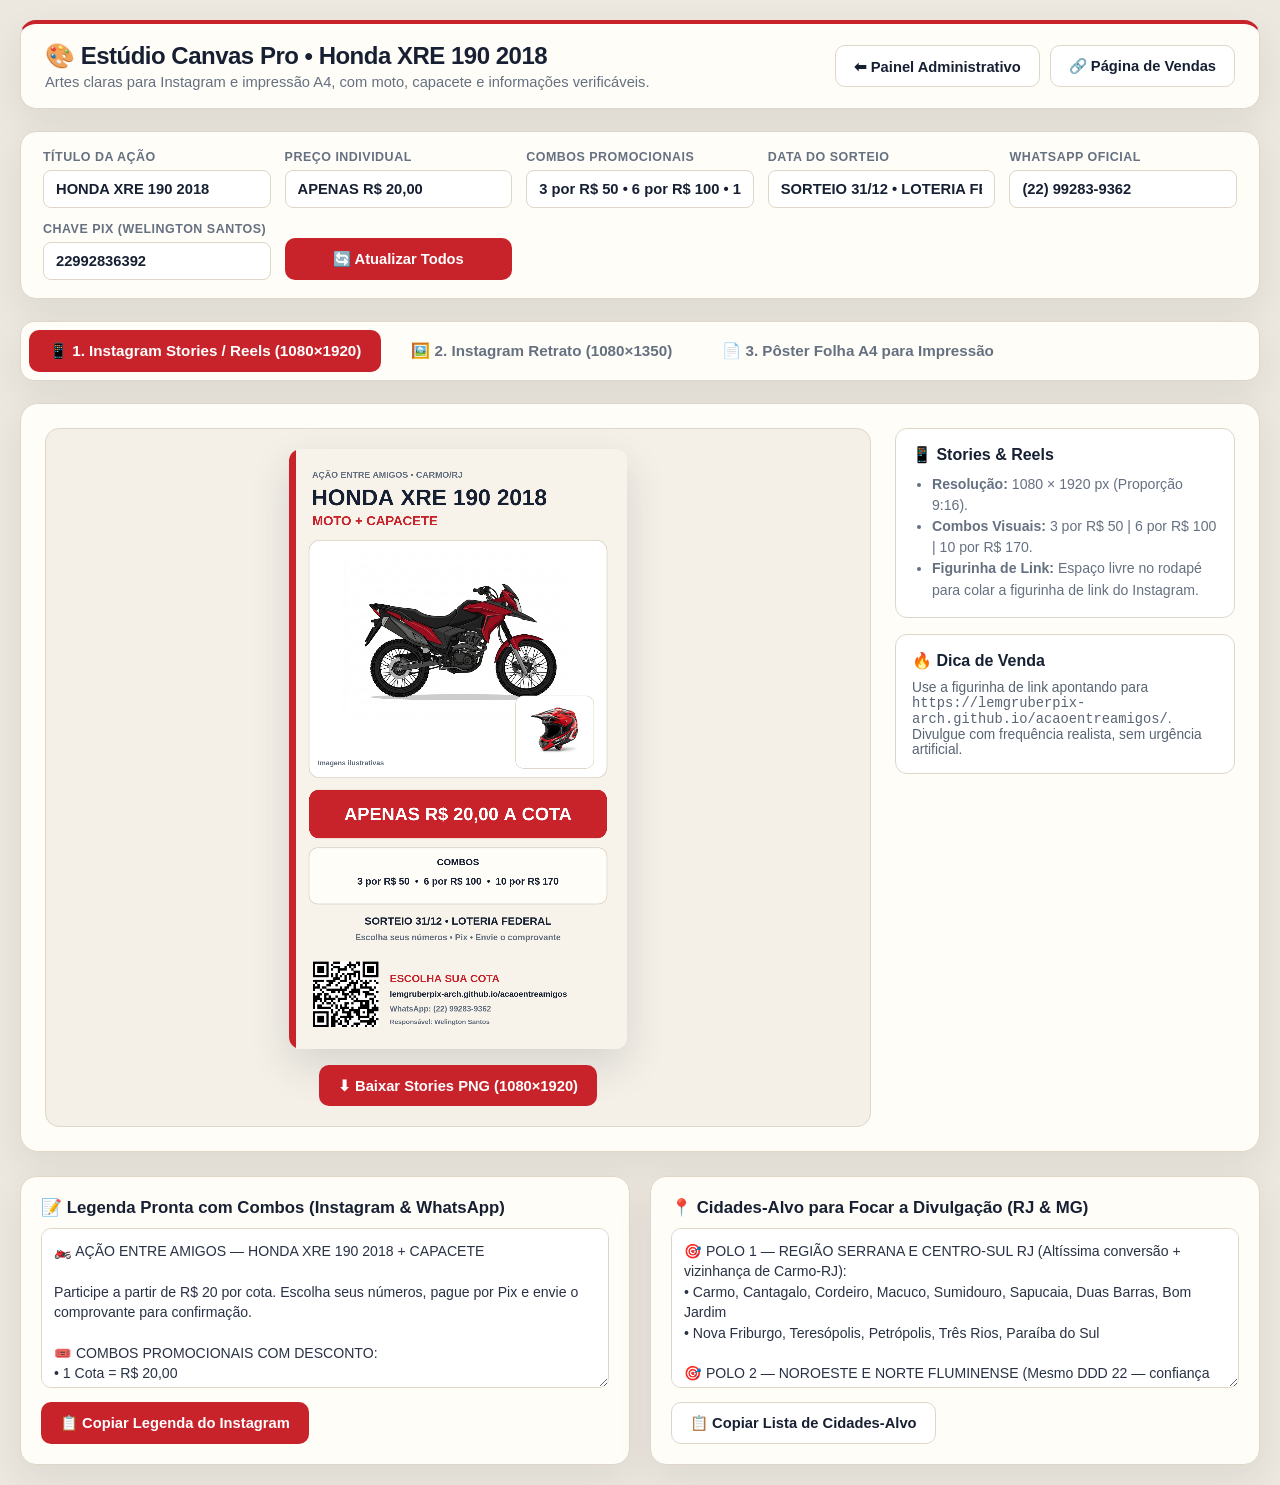
==== canvas-instagram.html @ b991d331 "feat: publicar Ação Entre Amigos com visual claro e painel protegido" ====
<!DOCTYPE html>
<html lang="pt-BR">
<head>
  <meta charset="UTF-8" />
  <meta name="viewport" content="width=device-width, initial-scale=1.0" />
  <title>Estúdio Canvas Completo • Honda XRE 190 2018</title>
  <style>
    :root {
      --bg: #ece8df;
      --card: #fffdf8;
      --border: #ded7c9;
      --red: #c8222a;
      --red-hover: #a91c23;
      --amber: #d6a64b;
      --green: #19745d;
      --cyan: #2e6577;
      --text: #172033;
      --muted: #657080;
    }
    * { box-sizing: border-box; }
    body {
      margin: 0;
      font-family: -apple-system, BlinkMacSystemFont, "Segoe UI", Roboto, Inter, sans-serif;
      background: var(--bg);
      color: var(--text);
      padding: 20px;
    }
    .wrap {
      max-width: 1400px;
      margin: 0 auto;
    }
    .topbar {
      display: flex;
      justify-content: space-between;
      align-items: center;
      flex-wrap: wrap;
      gap: 14px;
      background: var(--card);
      border: 1px solid var(--border);
      border-top: 4px solid var(--red);
      border-radius: 16px;
      padding: 18px 24px;
      margin-bottom: 22px;
    }
    .topbar h1 {
      margin: 0 0 4px;
      font-size: 1.5rem;
      font-weight: 900;
      letter-spacing: -0.5px;
    }
    .topbar p {
      margin: 0;
      color: var(--muted);
      font-size: 0.92rem;
    }
    .nav-links {
      display: flex;
      gap: 10px;
      flex-wrap: wrap;
    }
    .btn {
      display: inline-flex;
      align-items: center;
      justify-content: center;
      gap: 8px;
      padding: 11px 18px;
      border-radius: 10px;
      font-weight: 800;
      font-size: 0.92rem;
      text-decoration: none;
      cursor: pointer;
      border: 1px solid transparent;
      transition: transform 0.12s ease, opacity 0.12s ease;
    }
    .btn:hover { transform: translateY(-1px); }
    .btn-red { background: var(--red); color: #fff; }
    .btn-green { background: var(--green); color: #fff; }
    .btn-cyan { background: #0284c7; color: #fff; }
    .btn-amber { background: var(--amber); color: #000; font-weight: 900; }
    .btn-outline { background: #fff; color: #172033; border-color: var(--border); }

    /* CONTROLES GERAIS */
    .controls-card {
      background: var(--card);
      border: 1px solid var(--border);
      border-radius: 16px;
      padding: 18px 22px;
      margin-bottom: 22px;
      display: grid;
      grid-template-columns: repeat(auto-fit, minmax(210px, 1fr));
      gap: 14px;
      align-items: end;
    }
    .field label {
      display: block;
      font-size: 0.78rem;
      font-weight: 800;
      text-transform: uppercase;
      color: var(--muted);
      margin-bottom: 6px;
      letter-spacing: 0.5px;
    }
    .field input {
      width: 100%;
      padding: 10px 12px;
      border-radius: 8px;
      border: 1px solid var(--border);
      background: #fff;
      color: #172033;
      font-size: 0.92rem;
      font-weight: 700;
    }

    /* SELETOR DE ABAS DO ESTÚDIO */
    .studio-tabs {
      display: flex;
      gap: 10px;
      background: var(--card);
      border: 1px solid var(--border);
      border-radius: 14px;
      padding: 8px;
      margin-bottom: 22px;
      overflow-x: auto;
    }
    .tab-trigger {
      padding: 12px 20px;
      border-radius: 10px;
      font-size: 0.95rem;
      font-weight: 800;
      cursor: pointer;
      border: none;
      background: transparent;
      color: var(--muted);
      display: inline-flex;
      align-items: center;
      gap: 8px;
      white-space: nowrap;
      transition: all 0.15s ease;
    }
    .tab-trigger.active {
      background: var(--red);
      color: #ffffff;
      box-shadow: 0 4px 14px rgba(220, 38, 38, 0.4);
    }

    .studio-panel {
      display: none;
      animation: fadeIn 0.2s ease;
    }
    .studio-panel.active { display: block; }
    @keyframes fadeIn { from { opacity: 0; transform: translateY(4px); } to { opacity: 1; transform: translateY(0); } }

    /* LAYOUT DE CARDS DO CANVAS */
    .canvas-layout {
      display: grid;
      grid-template-columns: 1fr 340px;
      gap: 24px;
      background: var(--card);
      border: 1px solid var(--border);
      border-radius: 18px;
      padding: 24px;
      margin-bottom: 24px;
      align-items: start;
    }
    @media (max-width: 980px) {
      .canvas-layout { grid-template-columns: 1fr; }
    }
    .canvas-display {
      display: flex;
      flex-direction: column;
      align-items: center;
      gap: 16px;
      background: #f4f0e8;
      border-radius: 14px;
      padding: 20px;
      border: 1px solid #ded7c9;
    }
    canvas {
      max-width: 100%;
      height: auto;
      border-radius: 12px;
      box-shadow: 0 16px 40px rgba(38, 43, 51, 0.14);
      background: #fffdf8;
    }
    #storyCanvas, #motionCanvas { max-height: 600px; width: auto; }
    #feedCanvas { max-height: 600px; width: auto; }
    #posterA4Canvas { max-height: 600px; width: auto; }

    .canvas-sidebar {
      display: flex;
      flex-direction: column;
      gap: 16px;
    }
    .side-box {
      background: #ffffff;
      border: 1px solid var(--border);
      border-radius: 12px;
      padding: 16px;
    }
    .side-box h3 {
      margin: 0 0 10px;
      font-size: 1rem;
      display: flex;
      align-items: center;
      gap: 8px;
    }
    .side-box ul {
      margin: 0;
      padding-left: 20px;
      font-size: 0.88rem;
      color: var(--muted);
      line-height: 1.5;
    }

    /* VÍDEO ANIMADO CONTROLES */
    .video-recorder-bar {
      display: flex;
      gap: 12px;
      flex-wrap: wrap;
      align-items: center;
      justify-content: center;
      background: #090d16;
      border: 1px solid #334155;
      padding: 14px 20px;
      border-radius: 12px;
      width: 100%;
    }
    .rec-status {
      font-size: 0.9rem;
      font-weight: 800;
      color: var(--cyan);
      display: inline-flex;
      align-items: center;
      gap: 6px;
    }
    .pulse-dot {
      width: 10px;
      height: 10px;
      border-radius: 50%;
      background: var(--red);
      display: inline-block;
      animation: pulseDot 1s infinite;
    }
    @keyframes pulseDot { 0%, 100% { opacity: 1; transform: scale(1); } 50% { opacity: 0.3; transform: scale(1.3); } }

    /* SEÇÃO DE TEXTOS E CIDADES */
    .copy-grid {
      display: grid;
      grid-template-columns: repeat(auto-fit, minmax(340px, 1fr));
      gap: 20px;
    }
    .copy-card {
      background: var(--card);
      border: 1px solid var(--border);
      border-radius: 16px;
      padding: 20px;
    }
    .copy-card h3 {
      margin: 0 0 10px;
      font-size: 1.05rem;
    }
    .copy-card textarea {
      width: 100%;
      min-height: 160px;
      padding: 12px;
      border-radius: 10px;
      border: 1px solid var(--border);
      background: #090d16;
      color: #e2e8f0;
      font-family: inherit;
      font-size: 0.88rem;
      line-height: 1.45;
      resize: vertical;
      margin-bottom: 10px;
    }

    .toast {
      position: fixed;
      bottom: 24px;
      right: 24px;
      background: var(--green);
      color: #fff;
      padding: 14px 24px;
      border-radius: 12px;
      font-weight: 800;
      font-size: 0.95rem;
      display: none;
      z-index: 9999;
      box-shadow: 0 10px 30px rgba(0,0,0,0.5);
    }

    @media print {
      body { background: #fff; color: #000; padding: 0; }
      .topbar, .controls-card, .studio-tabs, .canvas-sidebar, .copy-grid, .video-recorder-bar, .action-buttons { display: none !important; }
      .canvas-layout { display: block; border: none; padding: 0; background: transparent; }
      .canvas-display { background: transparent; border: none; padding: 0; }
      #posterA4Canvas { max-width: 100%; height: auto; box-shadow: none; border: none; }
    }
    .topbar,
    .controls-card,
    .studio-tabs,
    .canvas-layout,
    .copy-card {
      box-shadow: 0 14px 36px rgba(38, 43, 51, 0.08);
    }
    .tab-trigger.active { box-shadow: none; }
    .side-box p,
    .side-box code { color: #596474 !important; }
    textarea { background: #fff !important; color: #293244 !important; border-color: #ded7c9 !important; }
    .tab-trigger[data-target="panel-video"],
    #panel-video { display: none !important; }
    @media (prefers-reduced-motion: reduce) {
      *, *::before, *::after { animation: none !important; transition: none !important; }
    }
  </style>
</head>
<body>
  <div class="wrap">
    <!-- Topo -->
    <header class="topbar">
      <div>
        <h1>🎨 Estúdio Canvas Pro • Honda XRE 190 2018</h1>
        <p>Artes claras para Instagram e impressão A4, com moto, capacete e informações verificáveis.</p>
      </div>
      <div class="nav-links">
        <a class="btn btn-outline" href="admin.html">⬅ Painel Administrativo</a>
        <a class="btn btn-outline" href="index.html" target="_blank">🔗 Página de Vendas</a>
      </div>
    </header>

    <!-- Barra de Configuração Dinâmica -->
    <section class="controls-card" aria-label="Personalizar dados do cartaz">
      <div class="field">
        <label for="inpTitle">Título da Ação</label>
        <input id="inpTitle" type="text" value="HONDA XRE 190 2018" />
      </div>
      <div class="field">
        <label for="inpPrice">Preço Individual</label>
        <input id="inpPrice" type="text" value="APENAS R$ 20,00" />
      </div>
      <div class="field">
        <label for="inpCombos">Combos Promocionais</label>
        <input id="inpCombos" type="text" value="3 por R$ 50 • 6 por R$ 100 • 10 por R$ 170" />
      </div>
      <div class="field">
        <label for="inpDraw">Data do Sorteio</label>
        <input id="inpDraw" type="text" value="SORTEIO 31/12 • LOTERIA FEDERAL" />
      </div>
      <div class="field">
        <label for="inpPhone">WhatsApp Oficial</label>
        <input id="inpPhone" type="text" value="(22) 99283-9362" />
      </div>
      <div class="field">
        <label for="inpPix">Chave Pix (Welington Santos)</label>
        <input id="inpPix" type="text" value="22992836392" />
      </div>
      <div>
        <button type="button" class="btn btn-red" id="btnRedrawAll" style="width:100%">🔄 Atualizar Todos</button>
      </div>
    </section>

    <!-- Navegação de Abas do Estúdio -->
    <nav class="studio-tabs" aria-label="Formatos do Estúdio">
      <button type="button" class="tab-trigger active" data-target="panel-stories">📱 1. Instagram Stories / Reels (1080×1920)</button>
      <button type="button" class="tab-trigger" data-target="panel-feed">🖼️ 2. Instagram Retrato (1080×1350)</button>
      <button type="button" class="tab-trigger" data-target="panel-poster">📄 3. Pôster Folha A4 para Impressão</button>
      <button type="button" class="tab-trigger" data-target="panel-video">🎬 4. Vídeo Animado Motion Reels (MP4/WebM)</button>
    </nav>

    <!-- ABA 1: STORIES 1080x1920 -->
    <section class="studio-panel active" id="panel-stories">
      <div class="canvas-layout">
        <div class="canvas-display">
          <canvas id="storyCanvas" width="1080" height="1920"></canvas>
          <div class="action-buttons" style="display:flex;gap:12px;flex-wrap:wrap;">
            <button type="button" class="btn btn-red" id="dlStoryBtn">⬇ Baixar Stories PNG (1080×1920)</button>
          </div>
        </div>
        <aside class="canvas-sidebar">
          <div class="side-box">
            <h3>📱 Stories &amp; Reels</h3>
            <ul>
              <li><strong>Resolução:</strong> 1080 × 1920 px (Proporção 9:16).</li>
              <li><strong>Combos Visuais:</strong> 3 por R$ 50 | 6 por R$ 100 | 10 por R$ 170.</li>
              <li><strong>Figurinha de Link:</strong> Espaço livre no rodapé para colar a figurinha de link do Instagram.</li>
            </ul>
          </div>
          <div class="side-box">
            <h3>🔥 Dica de Venda</h3>
            <p style="font-size:0.86rem;margin:0;">Use a figurinha de link apontando para <code data-public-site-url></code>. Divulgue com frequência realista, sem urgência artificial.</p>
          </div>
        </aside>
      </div>
    </section>

    <!-- ABA 2: FEED 1080x1080 -->
    <section class="studio-panel" id="panel-feed">
      <div class="canvas-layout">
        <div class="canvas-display">
          <canvas id="feedCanvas" width="1080" height="1350"></canvas>
          <div class="action-buttons" style="display:flex;gap:12px;flex-wrap:wrap;">
            <button type="button" class="btn btn-red" id="dlFeedBtn">⬇ Baixar Retrato PNG (1080×1350)</button>
          </div>
        </div>
        <aside class="canvas-sidebar">
          <div class="side-box">
            <h3>🖼️ Feed &amp; WhatsApp</h3>
            <ul>
              <li><strong>Resolução:</strong> 1080 × 1350 px (Retrato 4:5 recomendado pelo Instagram).</li>
              <li><strong>Ideal para:</strong> Grade do Instagram, Grupos de WhatsApp e Facebook.</li>
              <li><strong>Destaque dos Combos:</strong> 1 cota R$ 20 • 3 cotas R$ 50 • 6 cotas R$ 100 • 10 cotas R$ 170.</li>
            </ul>
          </div>
        </aside>
      </div>
    </section>

    <!-- ABA 3: PÔSTER FOLHA A4 PARA IMPRESSÃO -->
    <section class="studio-panel" id="panel-poster">
      <div class="canvas-layout">
        <div class="canvas-display">
          <canvas id="posterA4Canvas" width="2480" height="3508"></canvas>
          <div class="action-buttons" style="display:flex;gap:12px;flex-wrap:wrap;">
            <button type="button" class="btn btn-amber" id="btnPrintA4">🖨️ Imprimir Folha A4 Agora</button>
            <button type="button" class="btn btn-red" id="dlPosterA4Btn">⬇ Baixar Pôster A4 em Alta Resolução (PNG)</button>
          </div>
        </div>
        <aside class="canvas-sidebar">
          <div class="side-box">
            <h3>🖨️ Pôster Físico Folha A4</h3>
            <ul>
              <li><strong>Resolução:</strong> 2480 × 3508 pixels a 300 DPI (Qualidade Gráfica de Impressão).</li>
              <li><strong>QR Code Gigante:</strong> Permite que qualquer pessoa aponte a câmera do celular e compre em 5 segundos.</li>
              <li><strong>Onde Colar:</strong> Oficinas de moto, lava-jatos, postos de combustível, borracharias e bares de Carmo, Além Paraíba e Pádua.</li>
            </ul>
          </div>
        </aside>
      </div>
    </section>

    <!-- ABA 4: VÍDEO ANIMADO MOTION REELS -->
    <section class="studio-panel" id="panel-video">
      <div class="canvas-layout">
        <div class="canvas-display">
          <canvas id="motionCanvas" width="1080" height="1920"></canvas>
          <div class="video-recorder-bar">
            <span class="rec-status" id="recStatus"><span class="pulse-dot"></span> Animação 30 FPS Ativa</span>
            <button type="button" class="btn btn-cyan" id="btnToggleAnim">⏸ Pausar / Continuar</button>
            <button type="button" class="btn btn-red" id="btnRecordVideo">🔴 Gravar Vídeo de 6s para Reels (Baixar WebM/MP4)</button>
          </div>
        </div>
        <aside class="canvas-sidebar">
          <div class="side-box">
            <h3>🎬 Vídeo Motion Reels / Stories</h3>
            <ul>
              <li><strong>Animação ao Vivo:</strong> Feixes de luz dinâmicos, zoom suave (Ken Burns) e tacômetro acelerando de 0 a 190 km/h.</li>
              <li><strong>Gravação Direta:</strong> Usa a tecnologia <code>canvas.captureStream()</code> do seu navegador para gerar o arquivo de vídeo pronto sem precisar de outro app!</li>
              <li><strong>Tamanho do Vídeo:</strong> 1080 × 1920 px ideal para Instagram Reels, TikTok e WhatsApp Status.</li>
            </ul>
          </div>
        </aside>
      </div>
    </section>

    <!-- Seção de Textos e Cidades -->
    <section class="copy-grid">
      <div class="copy-card">
        <h3>📝 Legenda Pronta com Combos (Instagram &amp; WhatsApp)</h3>
        <textarea id="txtCaption" readonly>🏍️ AÇÃO ENTRE AMIGOS — HONDA XRE 190 2018 + CAPACETE

Participe a partir de R$ 20 por cota. Escolha seus números, pague por Pix e envie o comprovante para confirmação.

🎟️ COMBOS PROMOCIONAIS COM DESCONTO:
• 1 Cota = R$ 20,00
• 3 Cotas = R$ 50,00 (Economize R$ 10!)
• 6 Cotas = R$ 100,00 (Economize R$ 20!)
• 10 Cotas = R$ 170,00 (Economize R$ 30!)

✅ Numeração: 0000 a 9999 (Escolha seu número ou use a Surpresinha +1, +5, +10!)
✅ Sorteio: 31/12 pela Loteria Federal
🔴 Transmissão pelo YouTube: confira o horário e as regras no site.
🔒 Seus dados são usados para identificar e confirmar a reserva.

👉 GARANTA SUA COTA AGORA NO LINK DA BIO:
__PUBLIC_SITE_URL__

💳 Chave Pix: 22992836392 (Welington Santos - Carmo/RJ)
📲 WhatsApp Oficial: (22) 99283-9362

#HondaXRE190 #XRE190 #AcaoEntreAmigos #CarmoRJ #NovaFriburgo #Teresopolis #Petropolis #SantoAntonioDePadua #Itaperuna #AlemParaiba #LeopoldinaMG #CataguasesMG #MuriaeMG #CamposDosGoytacazes #Macae #RegiaoSerranaRJ</textarea>
        <button type="button" class="btn btn-red" onclick="copyBox('txtCaption')">📋 Copiar Legenda do Instagram</button>
      </div>

      <div class="copy-card">
        <h3>📍 Cidades-Alvo para Focar a Divulgação (RJ &amp; MG)</h3>
        <textarea id="txtCities" readonly>🎯 POLO 1 — REGIÃO SERRANA E CENTRO-SUL RJ (Altíssima conversão + vizinhança de Carmo-RJ):
• Carmo, Cantagalo, Cordeiro, Macuco, Sumidouro, Sapucaia, Duas Barras, Bom Jardim
• Nova Friburgo, Teresópolis, Petrópolis, Três Rios, Paraíba do Sul

🎯 POLO 2 — NOROESTE E NORTE FLUMINENSE (Mesmo DDD 22 — confiança imediata):
• Santo Antônio de Pádua, Itaocara, Aperibé, Miracema, São Fidélis
• Itaperuna, Campos dos Goytacazes, Macaé, Rio das Ostras

🎯 POLO 3 — ZONA DA MATA MINEIRA (Divisa imediata com Carmo-RJ):
• Além Paraíba, Volta Grande, Pirapetinga, Estrela Dalva
• Leopoldina, Cataguases, Muriaé, Ubá, Juiz de Fora

💡 DICA DE OURO META ADS:
Impulsione como "Ação Entre Amigos • Projeto Honda XRE 190 em Carmo-RJ" para não tomar bloqueio da palavra 'rifa', direcionando para o WhatsApp (22) 99283-9362 ou Link da Bio!</textarea>
        <button type="button" class="btn btn-outline" onclick="copyBox('txtCities')">📋 Copiar Lista de Cidades-Alvo</button>
      </div>
    </section>
  </div>

  <div class="toast" id="toast">Copiado com sucesso!</div>

  <script>
    const PUBLIC_SITE_URL = "https://lemgruberpix-arch.github.io/acaoentreamigos/";
    document.querySelectorAll("[data-public-site-url]").forEach((el) => { el.textContent = PUBLIC_SITE_URL; });
    const captionBox = document.getElementById("txtCaption");
    if (captionBox) captionBox.value = captionBox.value.replace("__PUBLIC_SITE_URL__", PUBLIC_SITE_URL);

    // Carregamento da imagem local da Honda XRE 190
    const heroImg = new Image();
    heroImg.src = "assets/xre190-hero.jpg";
    heroImg.onload = () => { renderAllStaticCanvases(); startMotionAnimation(); };
    heroImg.onerror = () => { renderAllStaticCanvases(); startMotionAnimation(); };
    const helmetImg = new Image();
    helmetImg.src = "assets/capacete-premio.jpg";
    helmetImg.onload = () => renderAllStaticCanvases();
    const qrImg = new Image();
    qrImg.src = "assets/qrcode-rifa.png";
    qrImg.onload = () => renderAllStaticCanvases();

    // Abas
    document.querySelectorAll(".tab-trigger").forEach(btn => {
      btn.addEventListener("click", () => {
        document.querySelectorAll(".tab-trigger").forEach(b => b.classList.remove("active"));
        document.querySelectorAll(".studio-panel").forEach(p => p.classList.remove("active"));
        btn.classList.add("active");
        document.getElementById(btn.getAttribute("data-target")).classList.add("active");
      });
    });

    function roundRect(ctx, x, y, w, h, r) {
      ctx.beginPath();
      ctx.moveTo(x + r, y);
      ctx.arcTo(x + w, y, x + w, y + h, r);
      ctx.arcTo(x + w, y + h, x, y + h, r);
      ctx.arcTo(x, y + h, x, y, r);
      ctx.arcTo(x, y, x + w, y, r);
      ctx.closePath();
    }

    function drawCoverImage(ctx, img, x, y, w, h, radius) {
      ctx.save();
      ctx.beginPath();
      ctx.moveTo(x + radius, y);
      ctx.arcTo(x + w, y, x + w, y + h, radius);
      ctx.arcTo(x + w, y + h, x, y + h, radius);
      ctx.arcTo(x, y + h, x, y, radius);
      ctx.arcTo(x, y, x + w, y, radius);
      ctx.closePath();
      ctx.clip();
      if (img && img.complete && img.naturalWidth > 0) {
        const imgRatio = img.naturalWidth / img.naturalHeight;
        const boxRatio = w / h;
        let sx = 0, sy = 0, sw = img.naturalWidth, sh = img.naturalHeight;
        if (imgRatio > boxRatio) {
          sw = img.naturalHeight * boxRatio;
          sx = (img.naturalWidth - sw) / 2;
        } else {
          sh = img.naturalWidth / boxRatio;
          sy = (img.naturalHeight - sh) / 2;
        }
        ctx.drawImage(img, sx, sy, sw, sh, x, y, w, h);
      } else {
        ctx.fillStyle = "#1e293b";
        ctx.fillRect(x, y, w, h);
      }
      ctx.restore();
    }

    // Usa o QR real gerado para PUBLIC_SITE_URL; nunca desenha um padrão fictício.
    function drawVectorQrCode(ctx, x, y, size) {
      ctx.save();
      ctx.fillStyle = "#ffffff";
      ctx.fillRect(x, y, size, size);
      if (qrImg.complete && qrImg.naturalWidth > 0) {
        ctx.drawImage(qrImg, x, y, size, size);
      } else {
        ctx.strokeStyle = "#cfc7ba";
        ctx.lineWidth = Math.max(4, size * 0.02);
        ctx.strokeRect(x, y, size, size);
        ctx.fillStyle = "#657080";
        ctx.font = `700 ${Math.max(20, size * 0.07)}px Arial`;
        ctx.textAlign = "center";
        ctx.fillText("QR carregando", x + size / 2, y + size / 2);
      }
      ctx.restore();
    }

    // 1. RENDER STORIES (1080x1920)
    function renderStoryCanvas() {
      const c = document.getElementById("storyCanvas");
      const ctx = c.getContext("2d");
      const W = 1080, H = 1920;

      const title = document.getElementById("inpTitle").value || "HONDA XRE 190 2018";
      const price = document.getElementById("inpPrice").value || "APENAS R$ 20,00";
      const draw = document.getElementById("inpDraw").value || "SORTEIO 31/12 • LOTERIA FEDERAL";
      const phone = document.getElementById("inpPhone").value || "(22) 99283-9362";
      const pix = document.getElementById("inpPix").value || "22992836392";

      // Background
      const bgGrad = ctx.createLinearGradient(0, 0, 0, H);
      bgGrad.addColorStop(0, "#090d16");
      bgGrad.addColorStop(0.5, "#111827");
      bgGrad.addColorStop(1, "#090d16");
      ctx.fillStyle = bgGrad;
      ctx.fillRect(0, 0, W, H);

      // Top Red Bar
      ctx.fillStyle = "#dc2626";
      ctx.fillRect(0, 0, W, 22);

      // Pill Ação
      ctx.fillStyle = "rgba(220, 38, 38, 0.22)";
      ctx.beginPath();
      ctx.roundRect(190, 70, 700, 68, 34);
      ctx.fill();
      ctx.lineWidth = 3;
      ctx.strokeStyle = "#dc2626";
      ctx.stroke();

      ctx.fillStyle = "#fca5a5";
      ctx.font = "900 32px Inter, sans-serif";
      ctx.textAlign = "center";
      ctx.fillText("🔥 AÇÃO ENTRE AMIGOS • CARMO/RJ 🔥", W / 2, 116);

      // Título
      ctx.fillStyle = "#ffffff";
      ctx.font = "900 76px Inter, sans-serif";
      ctx.fillText(title, W / 2, 230);

      ctx.fillStyle = "#94a3b8";
      ctx.font = "700 32px Inter, sans-serif";
      ctx.fillText("MOTO SEMINOVA IMPECÁVEL • PRONTA PARA RODAR", W / 2, 288);

      // Foto
      drawCoverImage(ctx, heroImg, 60, 325, 960, 640, 28);
      ctx.lineWidth = 5;
      ctx.strokeStyle = "#dc2626";
      ctx.strokeRect(60, 325, 960, 640);

      // Selo Preço
      ctx.fillStyle = "#dc2626";
      ctx.beginPath();
      ctx.roundRect(140, 915, 800, 110, 55);
      ctx.fill();
      ctx.lineWidth = 4;
      ctx.strokeStyle = "#ffffff";
      ctx.stroke();

      ctx.fillStyle = "#ffffff";
      ctx.font = "900 52px Inter, sans-serif";
      ctx.fillText(price + " A COTA", W / 2, 990);

      // COMBOS PROMOCIONAIS (DESTAQUE VISUAL ALMIR #504)
      ctx.fillStyle = "#1e293b";
      ctx.beginPath();
      ctx.roundRect(60, 1050, 960, 150, 22);
      ctx.fill();
      ctx.lineWidth = 2;
      ctx.strokeStyle = "#fbbf24";
      ctx.stroke();

      ctx.fillStyle = "#fbbf24";
      ctx.font = "900 28px Inter, sans-serif";
      ctx.fillText("🎟️ COMBOS PROMOCIONAIS COM DESCONTO", W / 2, 1095);

      ctx.fillStyle = "#ffffff";
      ctx.font = "800 30px Inter, sans-serif";
      ctx.fillText("3 Cotas: R$ 50   |   6 Cotas: R$ 100   |   10 Cotas: R$ 170", W / 2, 1150);

      // Sorteio
      ctx.fillStyle = "#0f172a";
      ctx.beginPath();
      ctx.roundRect(60, 1225, 960, 200, 22);
      ctx.fill();
      ctx.lineWidth = 2;
      ctx.strokeStyle = "#334155";
      ctx.stroke();

      ctx.fillStyle = "#fbbf24";
      ctx.font = "900 36px Inter, sans-serif";
      ctx.fillText("🏆 " + draw, W / 2, 1290);

      ctx.fillStyle = "#ffffff";
      ctx.font = "800 32px Inter, sans-serif";
      ctx.fillText("🔴 TRANSMISSÃO AO VIVO NO YOUTUBE", W / 2, 1345);

      ctx.fillStyle = "#cbd5e1";
      ctx.font = "600 26px Inter, sans-serif";
      ctx.fillText("Ganhador avisado na hora • Numeração de 0000 a 9999", W / 2, 1395);

      // Contatos
      ctx.fillStyle = "#1e293b";
      ctx.beginPath();
      ctx.roundRect(60, 1450, 960, 205, 22);
      ctx.fill();
      ctx.lineWidth = 3;
      ctx.strokeStyle = "#16a34a";
      ctx.stroke();

      ctx.fillStyle = "#4ade80";
      ctx.font = "900 36px Inter, sans-serif";
      ctx.fillText("📲 WhatsApp: " + phone, W / 2, 1515);

      ctx.fillStyle = "#ffffff";
      ctx.font = "800 34px Inter, sans-serif";
      ctx.fillText("💳 Pix: " + pix + " (Welington Santos)", W / 2, 1572);

      ctx.fillStyle = "#94a3b8";
      ctx.font = "700 26px Inter, sans-serif";
      ctx.fillText("Responsável: Welington Santos • Carmo/RJ", W / 2, 1622);

      // Botão Rodapé
      ctx.fillStyle = "#dc2626";
      ctx.beginPath();
      ctx.roundRect(60, 1685, 960, 170, 34);
      ctx.fill();

      ctx.fillStyle = "#ffffff";
      ctx.font = "900 42px Inter, sans-serif";
      ctx.fillText("👆 TOQUE NO LINK E ESCOLHA SUA COTA!", W / 2, 1755);

      ctx.fillStyle = "#fecaca";
      ctx.font = "700 30px monospace";
      ctx.fillText(cleanSiteLabel(), W / 2, 1812);
    }

    // 2. RENDER FEED (1080x1080)
    function renderFeedCanvas() {
      const c = document.getElementById("feedCanvas");
      const ctx = c.getContext("2d");
      const W = 1080, H = 1080;

      const title = document.getElementById("inpTitle").value || "HONDA XRE 190 2018";
      const price = document.getElementById("inpPrice").value || "APENAS R$ 20,00";
      const draw = document.getElementById("inpDraw").value || "SORTEIO 31/12 • LOTERIA FEDERAL";
      const phone = document.getElementById("inpPhone").value || "(22) 99283-9362";
      const pix = document.getElementById("inpPix").value || "22992836392";

      ctx.fillStyle = "#090d16";
      ctx.fillRect(0, 0, W, H);

      ctx.fillStyle = "#dc2626";
      ctx.fillRect(0, 0, W, 18);

      ctx.fillStyle = "#fca5a5";
      ctx.font = "800 26px Inter, sans-serif";
      ctx.textAlign = "center";
      ctx.fillText("🔥 AÇÃO ENTRE AMIGOS • WELINGTON SANTOS (CARMO/RJ) 🔥", W / 2, 60);

      ctx.fillStyle = "#ffffff";
      ctx.font = "900 60px Inter, sans-serif";
      ctx.fillText(title, W / 2, 130);

      drawCoverImage(ctx, heroImg, 50, 155, 980, 460, 20);
      ctx.lineWidth = 4;
      ctx.strokeStyle = "#dc2626";
      ctx.strokeRect(50, 155, 980, 460);

      // Selo Preço
      ctx.fillStyle = "#dc2626";
      ctx.beginPath();
      ctx.roundRect(190, 570, 700, 88, 44);
      ctx.fill();
      ctx.lineWidth = 4;
      ctx.strokeStyle = "#ffffff";
      ctx.stroke();

      ctx.fillStyle = "#ffffff";
      ctx.font = "900 44px Inter, sans-serif";
      ctx.fillText(price + " A COTA", W / 2, 630);

      // Combos
      ctx.fillStyle = "#1e293b";
      ctx.beginPath();
      ctx.roundRect(50, 680, 980, 110, 16);
      ctx.fill();
      ctx.lineWidth = 2;
      ctx.strokeStyle = "#fbbf24";
      ctx.stroke();

      ctx.fillStyle = "#fbbf24";
      ctx.font = "900 25px Inter, sans-serif";
      ctx.fillText("COMBOS: 3 por R$ 50   •   6 por R$ 100   •   10 por R$ 170", W / 2, 725);

      ctx.fillStyle = "#ffffff";
      ctx.font = "700 24px Inter, sans-serif";
      ctx.fillText("🏆 " + draw + " • TRANSMISSÃO AO VIVO NO YOUTUBE", W / 2, 765);

      // Contatos
      ctx.fillStyle = "#0f172a";
      ctx.beginPath();
      ctx.roundRect(50, 810, 980, 115, 16);
      ctx.fill();
      ctx.lineWidth = 2;
      ctx.strokeStyle = "#16a34a";
      ctx.stroke();

      ctx.fillStyle = "#4ade80";
      ctx.font = "900 30px Inter, sans-serif";
      ctx.fillText("📲 WhatsApp: " + phone + "   |   💳 Pix: " + pix, W / 2, 858);

      ctx.fillStyle = "#cbd5e1";
      ctx.font = "700 24px Inter, sans-serif";
      ctx.fillText("Escolha seu número (0000 a 9999) • Seu nome gravado na cota!", W / 2, 898);

      // CTA
      ctx.fillStyle = "#dc2626";
      ctx.beginPath();
      ctx.roundRect(50, 945, 980, 95, 18);
      ctx.fill();

      ctx.fillStyle = "#ffffff";
      ctx.font = "900 32px Inter, sans-serif";
      ctx.fillText("GARANTA SUA COTA: " + cleanSiteLabel(), W / 2, 1005);
    }

    // 3. RENDER PÔSTER A4 IMPRESSÃO FÍSICA (2480x3508 px a 300 DPI)
    function renderPosterA4Canvas() {
      const c = document.getElementById("posterA4Canvas");
      const ctx = c.getContext("2d");
      const W = 2480, H = 3508;

      const title = document.getElementById("inpTitle").value || "HONDA XRE 190 2018";
      const price = document.getElementById("inpPrice").value || "APENAS R$ 20,00";
      const draw = document.getElementById("inpDraw").value || "SORTEIO 31/12 • LOTERIA FEDERAL";
      const phone = document.getElementById("inpPhone").value || "(22) 99283-9362";
      const pix = document.getElementById("inpPix").value || "22992836392";

      // Fundo branco/off-white de alto contraste para economizar tinta e dar leitura nítida
      ctx.fillStyle = "#ffffff";
      ctx.fillRect(0, 0, W, H);

      // Borda vermelha dupla de impressão
      ctx.lineWidth = 24;
      ctx.strokeStyle = "#dc2626";
      ctx.strokeRect(50, 50, W - 100, H - 100);

      ctx.lineWidth = 6;
      ctx.strokeStyle = "#111827";
      ctx.strokeRect(74, 74, W - 148, H - 148);

      // Topo Cabeçalho
      ctx.fillStyle = "#dc2626";
      ctx.fillRect(80, 80, W - 160, 220);

      ctx.fillStyle = "#ffffff";
      ctx.font = "900 78px Inter, sans-serif";
      ctx.textAlign = "center";
      ctx.fillText("AÇÃO ENTRE AMIGOS • CARMO / RJ", W / 2, 225);

      // Título
      ctx.fillStyle = "#111827";
      ctx.font = "900 130px Inter, sans-serif";
      ctx.fillText(title, W / 2, 440);

      ctx.fillStyle = "#dc2626";
      ctx.font = "800 62px Inter, sans-serif";
      ctx.fillText("MOTO SEMINOVA IMPECÁVEL • PRONTA PARA TRANSFERIR!", W / 2, 530);

      // Foto
      drawCoverImage(ctx, heroImg, 120, 580, W - 240, 1300, 36);
      ctx.lineWidth = 14;
      ctx.strokeStyle = "#dc2626";
      ctx.strokeRect(120, 580, W - 240, 1300);

      // Faixa Preço
      ctx.fillStyle = "#dc2626";
      ctx.beginPath();
      ctx.roundRect(240, 1810, W - 480, 210, 105);
      ctx.fill();
      ctx.lineWidth = 8;
      ctx.strokeStyle = "#111827";
      ctx.stroke();

      ctx.fillStyle = "#ffffff";
      ctx.font = "900 108px Inter, sans-serif";
      ctx.fillText(price + " A COTA!", W / 2, 1955);

      // Caixa de Combos Promocionais
      ctx.fillStyle = "#fef3c7";
      ctx.beginPath();
      ctx.roundRect(120, 2060, W - 240, 260, 32);
      ctx.fill();
      ctx.lineWidth = 6;
      ctx.strokeStyle = "#d97706";
      ctx.stroke();

      ctx.fillStyle = "#b45309";
      ctx.font = "900 58px Inter, sans-serif";
      ctx.fillText("🎟️ COMBOS COM DESCONTO ESPECIAL 🎟️", W / 2, 2145);

      ctx.fillStyle = "#1f2937";
      ctx.font = "800 62px Inter, sans-serif";
      ctx.fillText("3 Cotas: R$ 50   |   6 Cotas: R$ 100   |   10 Cotas: R$ 170", W / 2, 2250);

      // Data e YouTube
      ctx.fillStyle = "#111827";
      ctx.beginPath();
      ctx.roundRect(120, 2360, W - 240, 300, 32);
      ctx.fill();

      ctx.fillStyle = "#fbbf24";
      ctx.font = "900 70px Inter, sans-serif";
      ctx.fillText("🏆 " + draw, W / 2, 2470);

      ctx.fillStyle = "#ffffff";
      ctx.font = "800 60px Inter, sans-serif";
      ctx.fillText("🔴 TRANSMISSÃO AO VIVO NO YOUTUBE", W / 2, 2560);

      ctx.fillStyle = "#e2e8f0";
      ctx.font = "700 48px Inter, sans-serif";
      ctx.fillText("O ganhador é avisado na hora • Numeração 0000 a 9999", W / 2, 2630);

      // Rodapé com QR Code Grande e Contatos
      const qrSize = 440;
      drawVectorQrCode(ctx, 160, 2730, qrSize);

      ctx.textAlign = "left";
      ctx.fillStyle = "#dc2626";
      ctx.font = "900 62px Inter, sans-serif";
      ctx.fillText("📲 WHATSAPP: " + phone, 660, 2830);

      ctx.fillStyle = "#111827";
      ctx.font = "800 56px Inter, sans-serif";
      ctx.fillText("💳 CHAVE PIX: " + pix, 660, 2920);

      ctx.fillStyle = "#4b5563";
      ctx.font = "700 46px Inter, sans-serif";
      ctx.fillText("Titular: WELINGTON SANTOS (Carmo/RJ)", 660, 3000);

      ctx.fillStyle = "#dc2626";
      ctx.font = "900 52px Inter, sans-serif";
      ctx.fillText(cleanSiteLabel(), 660, 3100);

      ctx.textAlign = "center";
      ctx.fillStyle = "#6b7280";
      ctx.font = "700 38px Inter, sans-serif";
      ctx.fillText("Aponte a câmera do seu celular no QR Code para escolher suas cotas agora!", W / 2, 3320);
    }

    // 4. MOTION CANVAS VÍDEO (REELS/STORIES 1080x1920 com gravação ao vivo)
    let motionRunning = true;
    let animFrameId = null;
    let animStart = performance.now();

    function drawMotionFrame(now) {
      const c = document.getElementById("motionCanvas");
      const ctx = c.getContext("2d");
      const W = 1080, H = 1920;

      const elapsed = (now - animStart) / 1000;
      const speed = Math.min(190, Math.floor(((Math.sin(elapsed * 2) + 1) / 2) * 190));
      const pulseScale = 1 + Math.sin(elapsed * 4) * 0.025;

      // Fundo animado com gradiente escuro dinâmico
      const bgGrad = ctx.createLinearGradient(0, 0, W, H);
      bgGrad.addColorStop(0, "#060910");
      bgGrad.addColorStop(0.5, "#0f172a");
      bgGrad.addColorStop(1, "#060910");
      ctx.fillStyle = bgGrad;
      ctx.fillRect(0, 0, W, H);

      // Partículas em movimento
      ctx.fillStyle = "rgba(220, 38, 38, 0.35)";
      for (let i = 0; i < 24; i++) {
        const py = ((i * 85 + elapsed * 120) % H);
        const px = (i * 47) % W;
        ctx.beginPath();
        ctx.arc(px, py, (i % 4) + 2, 0, Math.PI * 2);
        ctx.fill();
      }

      // Faixa Superior
      ctx.fillStyle = "#dc2626";
      ctx.fillRect(0, 0, W, 22);

      // Tag topo
      ctx.fillStyle = "rgba(220, 38, 38, 0.3)";
      ctx.beginPath();
      ctx.roundRect(190, 70, 700, 70, 35);
      ctx.fill();
      ctx.strokeStyle = "#dc2626";
      ctx.lineWidth = 3;
      ctx.stroke();

      ctx.fillStyle = "#fca5a5";
      ctx.font = "900 32px Inter, sans-serif";
      ctx.textAlign = "center";
      ctx.fillText("🔥 SORTEIO OFICIAL • CARMO/RJ 🔥", W / 2, 116);

      // Título
      ctx.fillStyle = "#ffffff";
      ctx.font = "900 78px Inter, sans-serif";
      ctx.fillText("HONDA XRE 190", W / 2, 230);

      // Foto com Ken Burns Zoom Dinâmico
      ctx.save();
      ctx.translate(W / 2, 640);
      ctx.scale(pulseScale, pulseScale);
      drawCoverImage(ctx, heroImg, -480, -320, 960, 640, 28);
      ctx.lineWidth = 6;
      ctx.strokeStyle = "#dc2626";
      ctx.strokeRect(-480, -320, 960, 640);
      ctx.restore();

      // Tacômetro / Velocímetro Digital
      ctx.fillStyle = "rgba(15, 23, 42, 0.9)";
      ctx.beginPath();
      ctx.roundRect(240, 990, 600, 100, 50);
      ctx.fill();
      ctx.lineWidth = 3;
      ctx.strokeStyle = "#38bdf8";
      ctx.stroke();

      ctx.fillStyle = "#38bdf8";
      ctx.font = "900 48px monospace";
      ctx.fillText("⚡ " + speed + " KM/H", W / 2, 1058);

      // Selo de Preço Piscando em Neon
      const glow = Math.abs(Math.sin(elapsed * 5));
      ctx.fillStyle = `rgba(220, 38, 38, ${0.85 + glow * 0.15})`;
      ctx.beginPath();
      ctx.roundRect(140, 1120, 800, 120, 60);
      ctx.fill();
      ctx.lineWidth = 5;
      ctx.strokeStyle = glow > 0.5 ? "#fbbf24" : "#ffffff";
      ctx.stroke();

      ctx.fillStyle = "#ffffff";
      ctx.font = "900 56px Inter, sans-serif";
      ctx.fillText("APENAS R$ 20,00 A COTA", W / 2, 1200);

      // Combos
      ctx.fillStyle = "#1e293b";
      ctx.beginPath();
      ctx.roundRect(60, 1270, 960, 130, 20);
      ctx.fill();
      ctx.lineWidth = 2;
      ctx.strokeStyle = "#fbbf24";
      ctx.stroke();

      ctx.fillStyle = "#fbbf24";
      ctx.font = "900 28px Inter, sans-serif";
      ctx.fillText("3 por R$ 50  •  6 por R$ 100  •  10 por R$ 170", W / 2, 1345);

      // Ao Vivo
      ctx.fillStyle = "#0f172a";
      ctx.beginPath();
      ctx.roundRect(60, 1425, 960, 175, 20);
      ctx.fill();

      ctx.fillStyle = "#ffffff";
      ctx.font = "800 34px Inter, sans-serif";
      ctx.fillText("🏆 SORTEIO 31/12 • LOTERIA FEDERAL", W / 2, 1490);

      ctx.fillStyle = "#ef4444";
      ctx.font = "900 32px Inter, sans-serif";
      ctx.fillText("🔴 TRANSMISSÃO AO VIVO NO YOUTUBE", W / 2, 1550);

      // CTA Rodapé
      ctx.fillStyle = "#dc2626";
      ctx.beginPath();
      ctx.roundRect(60, 1630, 960, 210, 36);
      ctx.fill();

      ctx.fillStyle = "#ffffff";
      ctx.font = "900 46px Inter, sans-serif";
      ctx.fillText("👆 TOQUE NO LINK DA BIO!", W / 2, 1715);

      ctx.fillStyle = "#fecaca";
      ctx.font = "700 32px monospace";
      ctx.fillText(cleanSiteLabel(), W / 2, 1780);

      if (motionRunning) {
        animFrameId = requestAnimationFrame(drawMotionFrame);
      }
    }

    function startMotionAnimation() {
      if (!animFrameId) {
        motionRunning = true;
        animStart = performance.now();
        animFrameId = requestAnimationFrame(drawMotionFrame);
      }
    }

    document.getElementById("btnToggleAnim").addEventListener("click", () => {
      motionRunning = !motionRunning;
      if (motionRunning) {
        animFrameId = requestAnimationFrame(drawMotionFrame);
        document.getElementById("recStatus").innerHTML = '<span class="pulse-dot"></span> Animação 30 FPS Ativa';
      } else {
        cancelAnimationFrame(animFrameId);
        animFrameId = null;
        document.getElementById("recStatus").textContent = "⏸ Animação Pausada";
      }
    });

    // GRAVAÇÃO DE VÍDEO DO CANVAS DIRETO NO NAVEGADOR
    document.getElementById("btnRecordVideo").addEventListener("click", () => {
      const canvas = document.getElementById("motionCanvas");
      const stream = canvas.captureStream(30);
      let recorder;
      try {
        recorder = new MediaRecorder(stream, { mimeType: "video/webm;codecs=vp9" });
      } catch (e) {
        try {
          recorder = new MediaRecorder(stream, { mimeType: "video/webm" });
        } catch (e2) {
          recorder = new MediaRecorder(stream);
        }
      }

      const chunks = [];
      recorder.ondataavailable = e => { if (e.data.size > 0) chunks.push(e.data); };
      recorder.onstop = () => {
        const blob = new Blob(chunks, { type: recorder.mimeType || "video/webm" });
        const url = URL.createObjectURL(blob);
        const a = document.createElement("a");
        a.href = url;
        a.download = "reels-honda-xre190-animado.webm";
        a.click();
        document.getElementById("recStatus").innerHTML = '<span class="pulse-dot"></span> Gravação Concluída!';
        setTimeout(() => {
          document.getElementById("recStatus").innerHTML = '<span class="pulse-dot"></span> Animação 30 FPS Ativa';
        }, 3000);
      };

      recorder.start();
      document.getElementById("recStatus").textContent = "🔴 Gravando vídeo de 6 segundos... Aguarde!";
      setTimeout(() => {
        recorder.stop();
      }, 6000);
    });

    // Segunda passagem visual: "Luz de Estrada" — clara, editorial e sem cores pesadas.
    function lightCard(ctx, x, y, w, h, radius, fill, stroke) {
      ctx.save();
      roundRect(ctx, x, y, w, h, radius);
      ctx.fillStyle = fill || "#ffffff";
      ctx.fill();
      if (stroke) {
        ctx.strokeStyle = stroke;
        ctx.lineWidth = Math.max(2, w * 0.003);
        ctx.stroke();
      }
      ctx.restore();
    }

    function drawContainImage(ctx, img, x, y, w, h) {
      ctx.save();
      ctx.fillStyle = "#ffffff";
      ctx.fillRect(x, y, w, h);
      if (img && img.complete && img.naturalWidth > 0) {
        const scale = Math.min(w / img.naturalWidth, h / img.naturalHeight);
        const dw = img.naturalWidth * scale;
        const dh = img.naturalHeight * scale;
        ctx.drawImage(img, x + (w - dw) / 2, y + (h - dh) / 2, dw, dh);
      }
      ctx.restore();
    }

    function cleanSiteLabel() {
      return PUBLIC_SITE_URL.replace(/^https?:\/\//, "").replace(/\/$/, "");
    }

    function renderStoryCanvas() {
      const c = document.getElementById("storyCanvas");
      const ctx = c.getContext("2d");
      const W = 1080, H = 1920;
      const title = document.getElementById("inpTitle").value || "HONDA XRE 190 2018";
      const price = document.getElementById("inpPrice").value || "APENAS R$ 20,00";
      const draw = document.getElementById("inpDraw").value || "SORTEIO 31/12 • LOTERIA FEDERAL";
      const phone = document.getElementById("inpPhone").value || "(22) 99283-9362";

      ctx.fillStyle = "#f7f3eb";
      ctx.fillRect(0, 0, W, H);
      ctx.fillStyle = "#c8222a";
      ctx.fillRect(0, 0, 22, H);
      ctx.textAlign = "left";
      ctx.fillStyle = "#657080";
      ctx.font = "800 28px Arial";
      ctx.fillText("AÇÃO ENTRE AMIGOS • CARMO/RJ", 74, 92);
      ctx.fillStyle = "#172033";
      ctx.font = "900 72px Arial";
      ctx.fillText(title, 72, 180);
      ctx.fillStyle = "#c8222a";
      ctx.font = "900 42px Arial";
      ctx.fillText("MOTO + CAPACETE", 74, 244);

      lightCard(ctx, 64, 292, 952, 760, 34, "#ffffff", "#ded7c9");
      drawContainImage(ctx, heroImg, 86, 318, 908, 548);
      lightCard(ctx, 724, 790, 250, 232, 26, "#ffffff", "#ded7c9");
      drawContainImage(ctx, helmetImg, 744, 808, 210, 178);
      ctx.fillStyle = "#657080";
      ctx.font = "700 22px Arial";
      ctx.fillText("Imagens ilustrativas", 92, 1012);

      lightCard(ctx, 64, 1090, 952, 156, 32, "#c8222a");
      ctx.textAlign = "center";
      ctx.fillStyle = "#ffffff";
      ctx.font = "900 58px Arial";
      ctx.fillText(price + " A COTA", W / 2, 1188);

      lightCard(ctx, 64, 1276, 952, 180, 28, "#fffdf8", "#ded7c9");
      ctx.fillStyle = "#172033";
      ctx.font = "900 30px Arial";
      ctx.fillText("COMBOS", W / 2, 1332);
      ctx.font = "800 31px Arial";
      ctx.fillText("3 por R$ 50  •  6 por R$ 100  •  10 por R$ 170", W / 2, 1394);

      ctx.fillStyle = "#172033";
      ctx.font = "900 34px Arial";
      ctx.fillText(draw, W / 2, 1522);
      ctx.fillStyle = "#657080";
      ctx.font = "700 27px Arial";
      ctx.fillText("Escolha seus números • Pix • Envie o comprovante", W / 2, 1572);

      drawVectorQrCode(ctx, 76, 1640, 210);
      ctx.textAlign = "left";
      ctx.fillStyle = "#c8222a";
      ctx.font = "900 34px Arial";
      ctx.fillText("ESCOLHA SUA COTA", 322, 1706);
      ctx.fillStyle = "#172033";
      ctx.font = "800 26px Arial";
      ctx.fillText(cleanSiteLabel(), 322, 1753);
      ctx.fillStyle = "#657080";
      ctx.font = "700 25px Arial";
      ctx.fillText("WhatsApp: " + phone, 322, 1800);
      ctx.font = "600 21px Arial";
      ctx.fillText("Responsável: Welington Santos", 322, 1840);
    }

    function renderFeedCanvas() {
      const c = document.getElementById("feedCanvas");
      c.width = 1080;
      c.height = 1350;
      const ctx = c.getContext("2d");
      const W = 1080;
      const title = document.getElementById("inpTitle").value || "HONDA XRE 190 2018";
      const phone = document.getElementById("inpPhone").value || "(22) 99283-9362";

      ctx.fillStyle = "#f7f3eb";
      ctx.fillRect(0, 0, W, 1350);
      ctx.fillStyle = "#c8222a";
      ctx.fillRect(0, 0, W, 18);
      ctx.textAlign = "center";
      ctx.fillStyle = "#657080";
      ctx.font = "800 25px Arial";
      ctx.fillText("AÇÃO ENTRE AMIGOS • CARMO/RJ", W / 2, 66);
      ctx.fillStyle = "#172033";
      ctx.font = "900 60px Arial";
      ctx.fillText(title, W / 2, 142);
      ctx.fillStyle = "#c8222a";
      ctx.font = "900 32px Arial";
      ctx.fillText("MOTO + CAPACETE", W / 2, 194);

      lightCard(ctx, 50, 232, 980, 590, 30, "#ffffff", "#ded7c9");
      drawContainImage(ctx, heroImg, 78, 258, 760, 512);
      lightCard(ctx, 802, 542, 194, 236, 22, "#ffffff", "#ded7c9");
      drawContainImage(ctx, helmetImg, 816, 558, 166, 188);

      lightCard(ctx, 70, 850, 940, 126, 28, "#c8222a");
      ctx.fillStyle = "#ffffff";
      ctx.font = "900 48px Arial";
      ctx.fillText("R$ 20 A COTA", W / 2, 930);
      ctx.fillStyle = "#172033";
      ctx.font = "800 27px Arial";
      ctx.fillText("3 por R$ 50  •  6 por R$ 100  •  10 por R$ 170", W / 2, 1038);
      ctx.font = "900 29px Arial";
      ctx.fillText("SORTEIO 31/12 • LOTERIA FEDERAL", W / 2, 1092);

      drawVectorQrCode(ctx, 74, 1132, 156);
      ctx.textAlign = "left";
      ctx.fillStyle = "#c8222a";
      ctx.font = "900 29px Arial";
      ctx.fillText("ESCOLHA SUA COTA", 264, 1184);
      ctx.fillStyle = "#172033";
      ctx.font = "800 22px Arial";
      ctx.fillText(cleanSiteLabel(), 264, 1228);
      ctx.fillStyle = "#657080";
      ctx.font = "700 21px Arial";
      ctx.fillText("WhatsApp: " + phone + " • Imagens ilustrativas", 264, 1270);
    }

    function renderPosterA4Canvas() {
      const c = document.getElementById("posterA4Canvas");
      const ctx = c.getContext("2d");
      const W = 2480, H = 3508;
      const title = document.getElementById("inpTitle").value || "HONDA XRE 190 2018";
      const phone = document.getElementById("inpPhone").value || "(22) 99283-9362";
      const pix = document.getElementById("inpPix").value || "22992836392";

      ctx.fillStyle = "#fffdf8";
      ctx.fillRect(0, 0, W, H);
      ctx.fillStyle = "#c8222a";
      ctx.fillRect(0, 0, 34, H);
      ctx.textAlign = "left";
      ctx.fillStyle = "#657080";
      ctx.font = "800 56px Arial";
      ctx.fillText("AÇÃO ENTRE AMIGOS • CARMO/RJ", 160, 190);
      ctx.fillStyle = "#172033";
      ctx.font = "900 142px Arial";
      ctx.fillText(title, 150, 370);
      ctx.fillStyle = "#c8222a";
      ctx.font = "900 74px Arial";
      ctx.fillText("MOTO + CAPACETE", 155, 478);

      lightCard(ctx, 140, 560, 2200, 1420, 52, "#ffffff", "#ded7c9");
      drawContainImage(ctx, heroImg, 200, 620, 1730, 1210);
      lightCard(ctx, 1800, 1390, 450, 500, 42, "#ffffff", "#ded7c9");
      drawContainImage(ctx, helmetImg, 1840, 1430, 370, 400);
      ctx.fillStyle = "#657080";
      ctx.font = "600 42px Arial";
      ctx.fillText("Imagens ilustrativas", 220, 1918);

      lightCard(ctx, 250, 2050, 1980, 250, 110, "#c8222a");
      ctx.textAlign = "center";
      ctx.fillStyle = "#ffffff";
      ctx.font = "900 112px Arial";
      ctx.fillText("R$ 20 A COTA", W / 2, 2215);

      ctx.fillStyle = "#172033";
      ctx.font = "900 61px Arial";
      ctx.fillText("3 por R$ 50  •  6 por R$ 100  •  10 por R$ 170", W / 2, 2445);
      ctx.font = "900 70px Arial";
      ctx.fillText("SORTEIO 31/12 • LOTERIA FEDERAL", W / 2, 2570);
      ctx.fillStyle = "#657080";
      ctx.font = "700 48px Arial";
      ctx.fillText("Escolha o número • Pague por Pix • Envie o comprovante", W / 2, 2655);

      drawVectorQrCode(ctx, 170, 2780, 500);
      ctx.textAlign = "left";
      ctx.fillStyle = "#c8222a";
      ctx.font = "900 72px Arial";
      ctx.fillText("APONTE A CÂMERA", 760, 2870);
      ctx.fillStyle = "#172033";
      ctx.font = "800 50px Arial";
      ctx.fillText(cleanSiteLabel(), 760, 2960);
      ctx.font = "800 48px Arial";
      ctx.fillText("WhatsApp: " + phone, 760, 3055);
      ctx.fillText("Pix: " + pix + " • Welington Santos", 760, 3140);
      ctx.fillStyle = "#657080";
      ctx.font = "600 40px Arial";
      ctx.fillText("Prêmio e documentação: confirme os detalhes com o responsável.", 760, 3225);
      ctx.textAlign = "center";
      ctx.font = "600 36px Arial";
      ctx.fillText("A participação pressupõe pagamento confirmado e observância das regras da ação.", W / 2, 3400);
    }

    function renderAllStaticCanvases() {
      renderStoryCanvas();
      renderFeedCanvas();
      renderPosterA4Canvas();
    }

    document.getElementById("btnRedrawAll").addEventListener("click", () => {
      renderAllStaticCanvases();
    });

    ["inpTitle", "inpPrice", "inpCombos", "inpDraw", "inpPhone", "inpPix"].forEach(id => {
      document.getElementById(id).addEventListener("input", renderAllStaticCanvases);
    });

    function downloadCanvas(canvasId, filename) {
      const canvas = document.getElementById(canvasId);
      const link = document.createElement("a");
      link.download = filename;
      link.href = canvas.toDataURL("image/png");
      link.click();
    }

    document.getElementById("dlStoryBtn").addEventListener("click", () => downloadCanvas("storyCanvas", "instagram-story-xre190.png"));
    document.getElementById("dlFeedBtn").addEventListener("click", () => downloadCanvas("feedCanvas", "instagram-retrato-xre190.png"));
    document.getElementById("dlPosterA4Btn").addEventListener("click", () => downloadCanvas("posterA4Canvas", "poster-a4-impressao-xre190.png"));
    document.getElementById("btnPrintA4").addEventListener("click", () => window.print());

    function copyBox(id) {
      const el = document.getElementById(id);
      navigator.clipboard.writeText(el.value);
      const t = document.getElementById("toast");
      t.style.display = "block";
      setTimeout(() => { t.style.display = "none"; }, 2200);
    }
  </script>
</body>
</html>
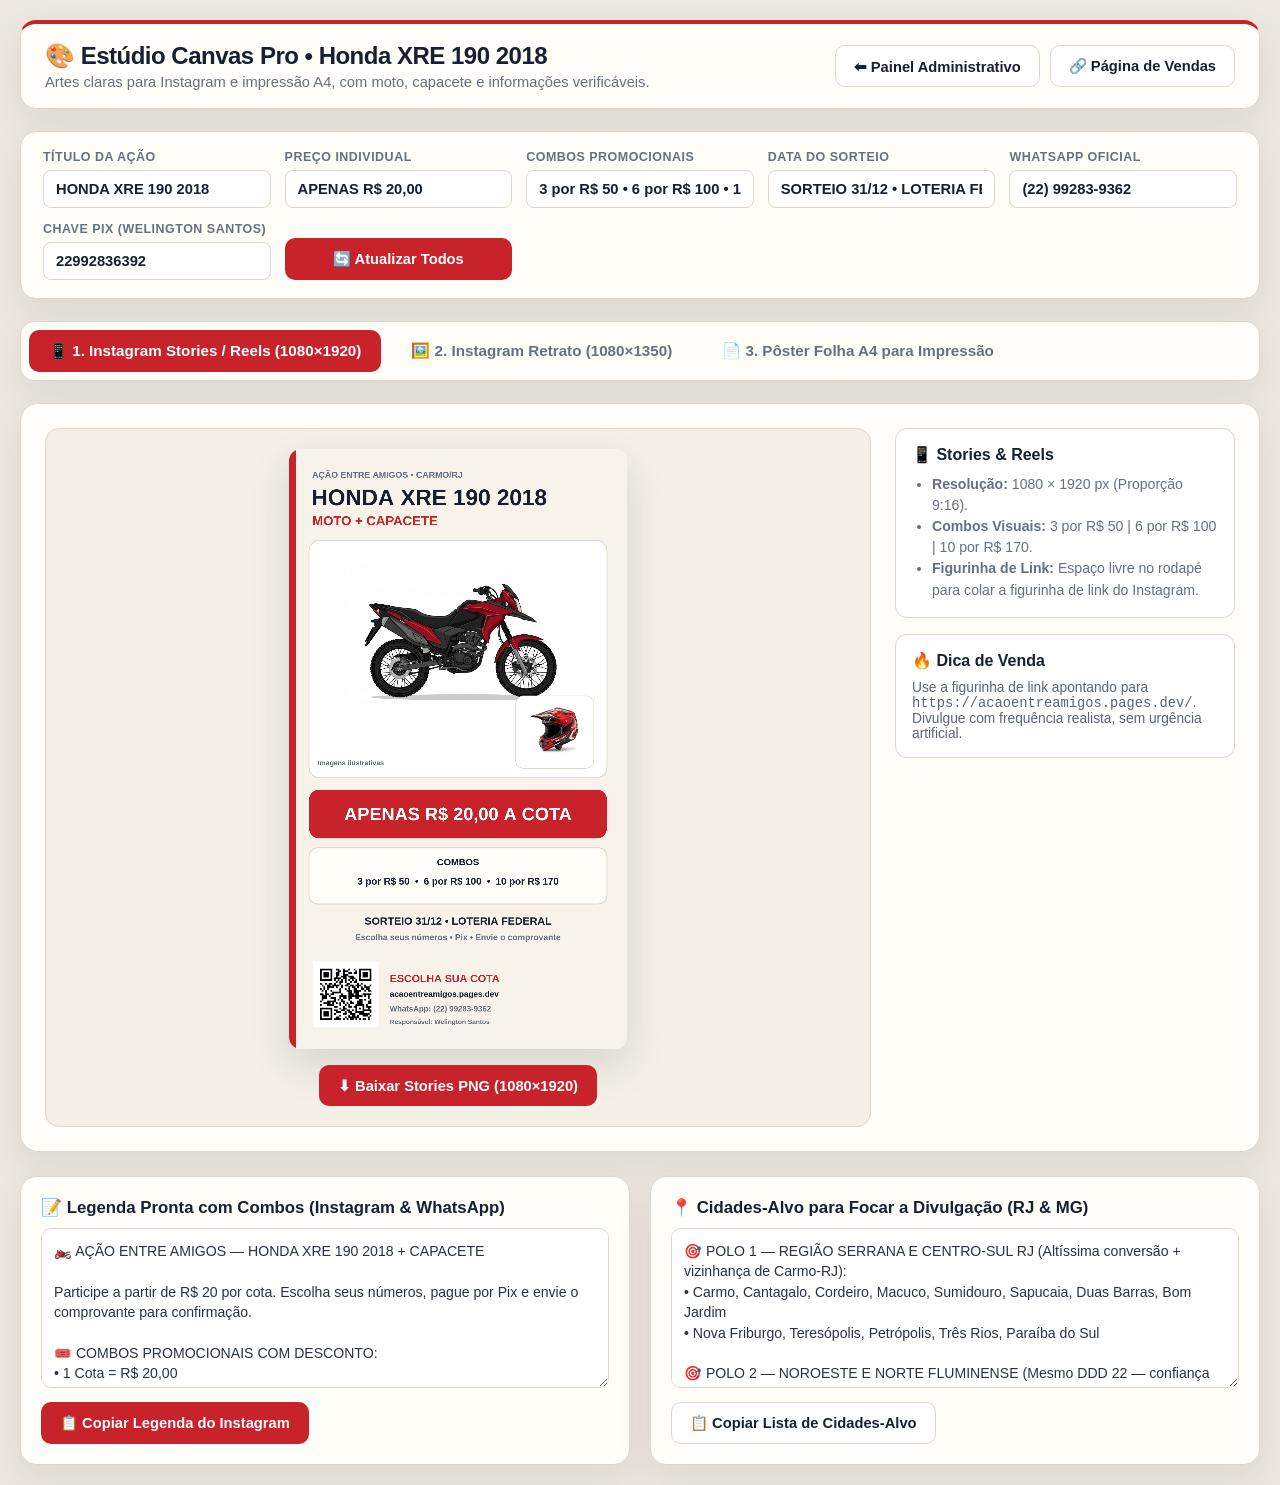
==== commit 4714724d: "feat: endereco publico neutro acaoentreamigos.pages.dev (QR e cartazes) O endereco anterior trazia o" ====
--- a/canvas-instagram.html
+++ b/canvas-instagram.html
@@ -515,7 +515,7 @@
   <div class="toast" id="toast">Copiado com sucesso!</div>
 
   <script>
-    const PUBLIC_SITE_URL = "https://lemgruberpix-arch.github.io/acaoentreamigos/";
+    const PUBLIC_SITE_URL = "https://acaoentreamigos.pages.dev/";
     document.querySelectorAll("[data-public-site-url]").forEach((el) => { el.textContent = PUBLIC_SITE_URL; });
     const captionBox = document.getElementById("txtCaption");
     if (captionBox) captionBox.value = captionBox.value.replace("__PUBLIC_SITE_URL__", PUBLIC_SITE_URL);
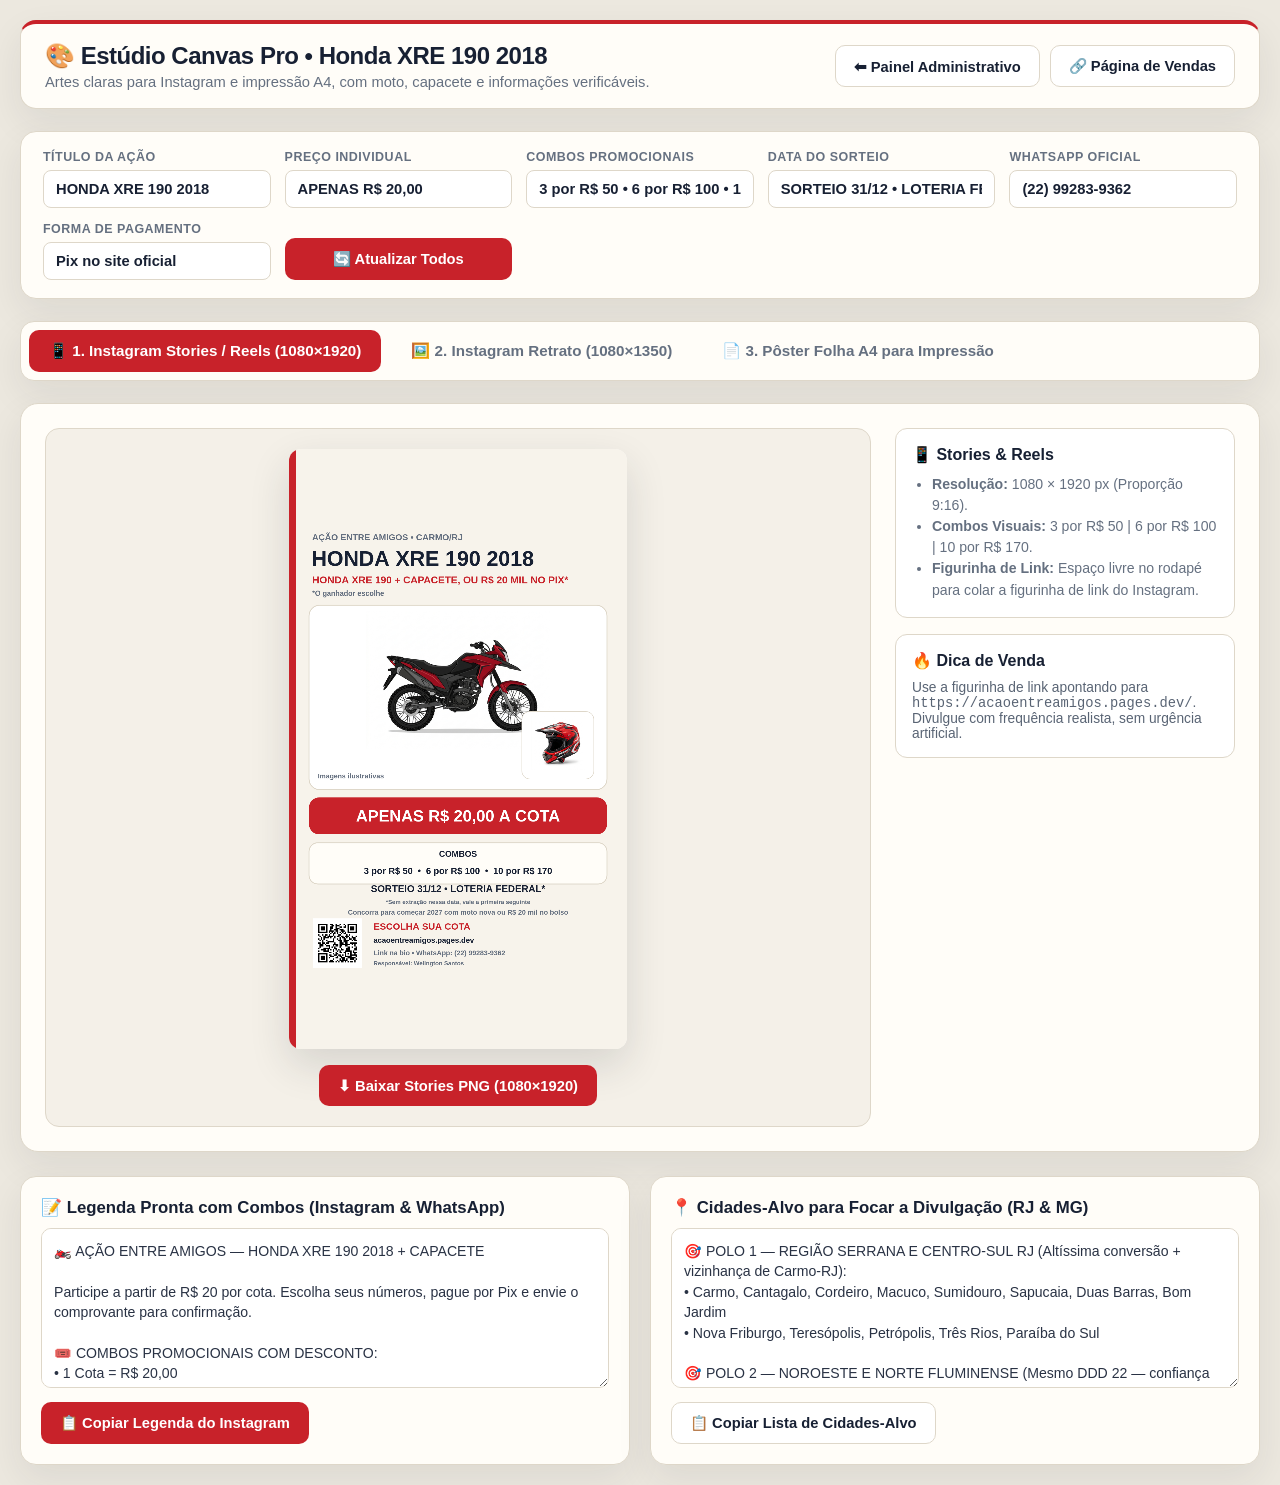
==== commit 0bbaa726: "feat: servidor novo, Pix com QR local e valor, Meus numeros com recibo, regulamento - API_URL aponta" ====
--- a/canvas-instagram.html
+++ b/canvas-instagram.html
@@ -344,15 +344,15 @@
       </div>
       <div class="field">
         <label for="inpDraw">Data do Sorteio</label>
-        <input id="inpDraw" type="text" value="SORTEIO 31/12 • LOTERIA FEDERAL" />
+        <input id="inpDraw" type="text" value="SORTEIO 31/12 • LOTERIA FEDERAL*" />
       </div>
       <div class="field">
         <label for="inpPhone">WhatsApp Oficial</label>
         <input id="inpPhone" type="text" value="(22) 99283-9362" />
       </div>
       <div class="field">
-        <label for="inpPix">Chave Pix (Welington Santos)</label>
-        <input id="inpPix" type="text" value="22992836392" />
+        <label for="inpPix">Forma de Pagamento</label>
+        <input id="inpPix" type="text" value="Pix no site oficial" />
       </div>
       <div>
         <button type="button" class="btn btn-red" id="btnRedrawAll" style="width:100%">🔄 Atualizar Todos</button>
@@ -477,14 +477,15 @@
 • 10 Cotas = R$ 170,00 (Economize R$ 30!)
 
 ✅ Numeração: 0000 a 9999 (Escolha seu número ou use a Surpresinha +1, +5, +10!)
-✅ Sorteio: 31/12 pela Loteria Federal
+✅ Sorteio: 31/12 pela Loteria Federal*
+ℹ️ *Se não houver extração nessa data, vale a primeira extração seguinte.
 🔴 Transmissão pelo YouTube: confira o horário e as regras no site.
 🔒 Seus dados são usados para identificar e confirmar a reserva.
 
 👉 GARANTA SUA COTA AGORA NO LINK DA BIO:
 __PUBLIC_SITE_URL__
 
-💳 Chave Pix: 22992836392 (Welington Santos - Carmo/RJ)
+💳 Pagamento: Pix no site oficial com envio de comprovante
 📲 WhatsApp Oficial: (22) 99283-9362
 
 #HondaXRE190 #XRE190 #AcaoEntreAmigos #CarmoRJ #NovaFriburgo #Teresopolis #Petropolis #SantoAntonioDePadua #Itaperuna #AlemParaiba #LeopoldinaMG #CataguasesMG #MuriaeMG #CamposDosGoytacazes #Macae #RegiaoSerranaRJ</textarea>
@@ -608,9 +609,9 @@
 
       const title = document.getElementById("inpTitle").value || "HONDA XRE 190 2018";
       const price = document.getElementById("inpPrice").value || "APENAS R$ 20,00";
-      const draw = document.getElementById("inpDraw").value || "SORTEIO 31/12 • LOTERIA FEDERAL";
+      const draw = document.getElementById("inpDraw").value || "SORTEIO 31/12 • LOTERIA FEDERAL*";
       const phone = document.getElementById("inpPhone").value || "(22) 99283-9362";
-      const pix = document.getElementById("inpPix").value || "22992836392";
+      const pix = document.getElementById("inpPix").value || "Pix no site oficial";
 
       // Background
       const bgGrad = ctx.createLinearGradient(0, 0, 0, H);
@@ -698,11 +699,11 @@
 
       ctx.fillStyle = "#ffffff";
       ctx.font = "800 32px Inter, sans-serif";
-      ctx.fillText("🔴 TRANSMISSÃO AO VIVO NO YOUTUBE", W / 2, 1345);
+      ctx.fillText("🔴 TRANSMISSÃO AO VIVO DA CAIXA", W / 2, 1345);
 
       ctx.fillStyle = "#cbd5e1";
       ctx.font = "600 26px Inter, sans-serif";
-      ctx.fillText("Ganhador avisado na hora • Numeração de 0000 a 9999", W / 2, 1395);
+      ctx.fillText("Ganhador avisado por WhatsApp no mesmo dia • Numeração de 0000 a 9999", W / 2, 1395);
 
       // Contatos
       ctx.fillStyle = "#1e293b";
@@ -719,7 +720,7 @@
 
       ctx.fillStyle = "#ffffff";
       ctx.font = "800 34px Inter, sans-serif";
-      ctx.fillText("💳 Pix: " + pix + " (Welington Santos)", W / 2, 1572);
+      ctx.fillText("💳 " + pix, W / 2, 1572);
 
       ctx.fillStyle = "#94a3b8";
       ctx.font = "700 26px Inter, sans-serif";
@@ -750,7 +751,7 @@
       const price = document.getElementById("inpPrice").value || "APENAS R$ 20,00";
       const draw = document.getElementById("inpDraw").value || "SORTEIO 31/12 • LOTERIA FEDERAL";
       const phone = document.getElementById("inpPhone").value || "(22) 99283-9362";
-      const pix = document.getElementById("inpPix").value || "22992836392";
+      const pix = document.getElementById("inpPix").value || "Pix no site oficial";
 
       ctx.fillStyle = "#090d16";
       ctx.fillRect(0, 0, W, H);
@@ -800,7 +801,7 @@
 
       ctx.fillStyle = "#ffffff";
       ctx.font = "700 24px Inter, sans-serif";
-      ctx.fillText("🏆 " + draw + " • TRANSMISSÃO AO VIVO NO YOUTUBE", W / 2, 765);
+      ctx.fillText("🏆 " + draw + " • TRANSMISSÃO AO VIVO NA CAIXA", W / 2, 765);
 
       // Contatos
       ctx.fillStyle = "#0f172a";
@@ -813,7 +814,7 @@
 
       ctx.fillStyle = "#4ade80";
       ctx.font = "900 30px Inter, sans-serif";
-      ctx.fillText("📲 WhatsApp: " + phone + "   |   💳 Pix: " + pix, W / 2, 858);
+      ctx.fillText("📲 WhatsApp: " + phone + "   |   💳 " + pix, W / 2, 858);
 
       ctx.fillStyle = "#cbd5e1";
       ctx.font = "700 24px Inter, sans-serif";
@@ -840,7 +841,7 @@
       const price = document.getElementById("inpPrice").value || "APENAS R$ 20,00";
       const draw = document.getElementById("inpDraw").value || "SORTEIO 31/12 • LOTERIA FEDERAL";
       const phone = document.getElementById("inpPhone").value || "(22) 99283-9362";
-      const pix = document.getElementById("inpPix").value || "22992836392";
+      const pix = document.getElementById("inpPix").value || "Pix no site oficial";
 
       // Fundo branco/off-white de alto contraste para economizar tinta e dar leitura nítida
       ctx.fillStyle = "#ffffff";
@@ -925,7 +926,7 @@
 
       ctx.fillStyle = "#e2e8f0";
       ctx.font = "700 48px Inter, sans-serif";
-      ctx.fillText("O ganhador é avisado na hora • Numeração 0000 a 9999", W / 2, 2630);
+      ctx.fillText("Ganhador avisado por WhatsApp no mesmo dia • Numeração 0000 a 9999", W / 2, 2630);
 
       // Rodapé com QR Code Grande e Contatos
       const qrSize = 440;
@@ -938,11 +939,11 @@
 
       ctx.fillStyle = "#111827";
       ctx.font = "800 56px Inter, sans-serif";
-      ctx.fillText("💳 CHAVE PIX: " + pix, 660, 2920);
+      ctx.fillText("💳 PAGAMENTO: " + pix, 660, 2920);
 
       ctx.fillStyle = "#4b5563";
       ctx.font = "700 46px Inter, sans-serif";
-      ctx.fillText("Titular: WELINGTON SANTOS (Carmo/RJ)", 660, 3000);
+      ctx.fillText("Responsável: WELINGTON SANTOS (Carmo/RJ)", 660, 3000);
 
       ctx.fillStyle = "#dc2626";
       ctx.font = "900 52px Inter, sans-serif";
@@ -1196,55 +1197,60 @@
       ctx.textAlign = "left";
       ctx.fillStyle = "#657080";
       ctx.font = "800 28px Arial";
-      ctx.fillText("AÇÃO ENTRE AMIGOS • CARMO/RJ", 74, 92);
+      ctx.fillText("AÇÃO ENTRE AMIGOS • CARMO/RJ", 74, 292);
       ctx.fillStyle = "#172033";
-      ctx.font = "900 72px Arial";
-      ctx.fillText(title, 72, 180);
+      ctx.font = "900 68px Arial";
+      ctx.fillText(title, 72, 374);
       ctx.fillStyle = "#c8222a";
-      ctx.font = "900 42px Arial";
-      ctx.fillText("MOTO + CAPACETE", 74, 244);
-
-      lightCard(ctx, 64, 292, 952, 760, 34, "#ffffff", "#ded7c9");
-      drawContainImage(ctx, heroImg, 86, 318, 908, 548);
-      lightCard(ctx, 724, 790, 250, 232, 26, "#ffffff", "#ded7c9");
-      drawContainImage(ctx, helmetImg, 744, 808, 210, 178);
+      ctx.font = "900 32px Arial";
+      ctx.fillText("HONDA XRE 190 + CAPACETE, OU R$ 20 MIL NO PIX*", 74, 430);
+      ctx.fillStyle = "#657080";
+      ctx.font = "700 23px Arial";
+      ctx.fillText("*O ganhador escolhe", 74, 470);
+
+      lightCard(ctx, 64, 500, 952, 590, 34, "#ffffff", "#ded7c9");
+      drawContainImage(ctx, heroImg, 86, 520, 908, 440);
+      lightCard(ctx, 744, 840, 230, 216, 26, "#ffffff", "#ded7c9");
+      drawContainImage(ctx, helmetImg, 762, 856, 194, 170);
       ctx.fillStyle = "#657080";
       ctx.font = "700 22px Arial";
-      ctx.fillText("Imagens ilustrativas", 92, 1012);
-
-      lightCard(ctx, 64, 1090, 952, 156, 32, "#c8222a");
+      ctx.fillText("Imagens ilustrativas", 92, 1054);
+
+      lightCard(ctx, 64, 1115, 952, 118, 32, "#c8222a");
       ctx.textAlign = "center";
       ctx.fillStyle = "#ffffff";
-      ctx.font = "900 58px Arial";
-      ctx.fillText(price + " A COTA", W / 2, 1188);
-
-      lightCard(ctx, 64, 1276, 952, 180, 28, "#fffdf8", "#ded7c9");
+      ctx.font = "900 52px Arial";
+      ctx.fillText(price + " A COTA", W / 2, 1192);
+
+      lightCard(ctx, 64, 1260, 952, 132, 28, "#fffdf8", "#ded7c9");
       ctx.fillStyle = "#172033";
-      ctx.font = "900 30px Arial";
-      ctx.fillText("COMBOS", W / 2, 1332);
-      ctx.font = "800 31px Arial";
-      ctx.fillText("3 por R$ 50  •  6 por R$ 100  •  10 por R$ 170", W / 2, 1394);
+      ctx.font = "900 27px Arial";
+      ctx.fillText("COMBOS", W / 2, 1305);
+      ctx.font = "800 29px Arial";
+      ctx.fillText("3 por R$ 50  •  6 por R$ 100  •  10 por R$ 170", W / 2, 1360);
 
       ctx.fillStyle = "#172033";
-      ctx.font = "900 34px Arial";
-      ctx.fillText(draw, W / 2, 1522);
+      ctx.font = "900 31px Arial";
+      ctx.fillText(draw, W / 2, 1418);
       ctx.fillStyle = "#657080";
-      ctx.font = "700 27px Arial";
-      ctx.fillText("Escolha seus números • Pix • Envie o comprovante", W / 2, 1572);
-
-      drawVectorQrCode(ctx, 76, 1640, 210);
+      ctx.font = "700 19px Arial";
+      ctx.fillText("*Sem extração nessa data, vale a primeira seguinte", W / 2, 1456);
+      ctx.font = "700 22px Arial";
+      ctx.fillText("Concorra para começar 2027 com moto nova ou R$ 20 mil no bolso", W / 2, 1490);
+
+      drawVectorQrCode(ctx, 76, 1502, 158);
       ctx.textAlign = "left";
       ctx.fillStyle = "#c8222a";
-      ctx.font = "900 34px Arial";
-      ctx.fillText("ESCOLHA SUA COTA", 322, 1706);
+      ctx.font = "900 30px Arial";
+      ctx.fillText("ESCOLHA SUA COTA", 270, 1538);
       ctx.fillStyle = "#172033";
-      ctx.font = "800 26px Arial";
-      ctx.fillText(cleanSiteLabel(), 322, 1753);
+      ctx.font = "800 24px Arial";
+      ctx.fillText(cleanSiteLabel(), 270, 1580);
       ctx.fillStyle = "#657080";
-      ctx.font = "700 25px Arial";
-      ctx.fillText("WhatsApp: " + phone, 322, 1800);
-      ctx.font = "600 21px Arial";
-      ctx.fillText("Responsável: Welington Santos", 322, 1840);
+      ctx.font = "700 22px Arial";
+      ctx.fillText("Link na bio • WhatsApp: " + phone, 270, 1620);
+      ctx.font = "600 19px Arial";
+      ctx.fillText("Responsável: Welington Santos", 270, 1652);
     }
 
     function renderFeedCanvas() {
@@ -1268,35 +1274,45 @@
       ctx.font = "900 60px Arial";
       ctx.fillText(title, W / 2, 142);
       ctx.fillStyle = "#c8222a";
-      ctx.font = "900 32px Arial";
-      ctx.fillText("MOTO + CAPACETE", W / 2, 194);
-
-      lightCard(ctx, 50, 232, 980, 590, 30, "#ffffff", "#ded7c9");
-      drawContainImage(ctx, heroImg, 78, 258, 760, 512);
-      lightCard(ctx, 802, 542, 194, 236, 22, "#ffffff", "#ded7c9");
-      drawContainImage(ctx, helmetImg, 816, 558, 166, 188);
-
-      lightCard(ctx, 70, 850, 940, 126, 28, "#c8222a");
-      ctx.fillStyle = "#ffffff";
-      ctx.font = "900 48px Arial";
-      ctx.fillText("R$ 20 A COTA", W / 2, 930);
+      ctx.font = "900 28px Arial";
+      ctx.fillText("HONDA XRE 190 + CAPACETE, OU R$ 20 MIL NO PIX*", W / 2, 190);
+      ctx.fillStyle = "#657080";
+      ctx.font = "700 21px Arial";
+      ctx.fillText("*O ganhador escolhe", W / 2, 224);
+
+      lightCard(ctx, 50, 250, 980, 500, 30, "#ffffff", "#ded7c9");
+      drawContainImage(ctx, heroImg, 78, 272, 760, 428);
+      lightCard(ctx, 802, 492, 194, 222, 22, "#ffffff", "#ded7c9");
+      drawContainImage(ctx, helmetImg, 816, 510, 166, 184);
+
+      lightCard(ctx, 70, 774, 940, 112, 28, "#c8222a");
+      ctx.fillStyle = "#ffffff";
+      ctx.font = "900 46px Arial";
+      ctx.fillText("R$ 20 A COTA", W / 2, 846);
       ctx.fillStyle = "#172033";
-      ctx.font = "800 27px Arial";
-      ctx.fillText("3 por R$ 50  •  6 por R$ 100  •  10 por R$ 170", W / 2, 1038);
-      ctx.font = "900 29px Arial";
-      ctx.fillText("SORTEIO 31/12 • LOTERIA FEDERAL", W / 2, 1092);
-
-      drawVectorQrCode(ctx, 74, 1132, 156);
+      ctx.font = "800 26px Arial";
+      ctx.fillText("3 por R$ 50  •  6 por R$ 100  •  10 por R$ 170", W / 2, 938);
+      ctx.font = "900 27px Arial";
+      ctx.fillText("SORTEIO 31/12 • LOTERIA FEDERAL*", W / 2, 982);
+      ctx.fillStyle = "#657080";
+      ctx.font = "700 18px Arial";
+      ctx.fillText("*Sem extração nessa data, vale a primeira seguinte", W / 2, 1015);
+      ctx.font = "700 20px Arial";
+      ctx.fillText("Concorra para começar 2027 com moto nova ou R$ 20 mil no bolso", W / 2, 1048);
+
+      drawVectorQrCode(ctx, 74, 1072, 158);
       ctx.textAlign = "left";
       ctx.fillStyle = "#c8222a";
-      ctx.font = "900 29px Arial";
-      ctx.fillText("ESCOLHA SUA COTA", 264, 1184);
+      ctx.font = "900 28px Arial";
+      ctx.fillText("ESCOLHA SUA COTA", 264, 1116);
       ctx.fillStyle = "#172033";
       ctx.font = "800 22px Arial";
-      ctx.fillText(cleanSiteLabel(), 264, 1228);
+      ctx.fillText(cleanSiteLabel(), 264, 1158);
       ctx.fillStyle = "#657080";
-      ctx.font = "700 21px Arial";
-      ctx.fillText("WhatsApp: " + phone + " • Imagens ilustrativas", 264, 1270);
+      ctx.font = "700 20px Arial";
+      ctx.fillText("Link na bio • WhatsApp: " + phone, 264, 1200);
+      ctx.font = "600 19px Arial";
+      ctx.fillText("Imagens ilustrativas", 264, 1236);
     }
 
     function renderPosterA4Canvas() {
@@ -1305,7 +1321,7 @@
       const W = 2480, H = 3508;
       const title = document.getElementById("inpTitle").value || "HONDA XRE 190 2018";
       const phone = document.getElementById("inpPhone").value || "(22) 99283-9362";
-      const pix = document.getElementById("inpPix").value || "22992836392";
+      const pix = document.getElementById("inpPix").value || "Pix no site oficial";
 
       ctx.fillStyle = "#fffdf8";
       ctx.fillRect(0, 0, W, H);
@@ -1319,8 +1335,11 @@
       ctx.font = "900 142px Arial";
       ctx.fillText(title, 150, 370);
       ctx.fillStyle = "#c8222a";
-      ctx.font = "900 74px Arial";
-      ctx.fillText("MOTO + CAPACETE", 155, 478);
+      ctx.font = "900 61px Arial";
+      ctx.fillText("HONDA XRE 190 + CAPACETE, OU R$ 20 MIL NO PIX*", 155, 474);
+      ctx.fillStyle = "#657080";
+      ctx.font = "700 44px Arial";
+      ctx.fillText("*O ganhador escolhe", 160, 536);
 
       lightCard(ctx, 140, 560, 2200, 1420, 52, "#ffffff", "#ded7c9");
       drawContainImage(ctx, heroImg, 200, 620, 1730, 1210);
@@ -1340,28 +1359,32 @@
       ctx.font = "900 61px Arial";
       ctx.fillText("3 por R$ 50  •  6 por R$ 100  •  10 por R$ 170", W / 2, 2445);
       ctx.font = "900 70px Arial";
-      ctx.fillText("SORTEIO 31/12 • LOTERIA FEDERAL", W / 2, 2570);
+      ctx.fillText("SORTEIO 31/12 • LOTERIA FEDERAL*", W / 2, 2560);
       ctx.fillStyle = "#657080";
+      ctx.font = "700 42px Arial";
+      ctx.fillText("*Se não houver extração nessa data, vale a primeira extração seguinte", W / 2, 2630);
       ctx.font = "700 48px Arial";
-      ctx.fillText("Escolha o número • Pague por Pix • Envie o comprovante", W / 2, 2655);
-
-      drawVectorQrCode(ctx, 170, 2780, 500);
+      ctx.fillText("Concorra para começar 2027 com moto nova ou R$ 20 mil no bolso", W / 2, 2690);
+      ctx.font = "700 42px Arial";
+      ctx.fillText("Escolha o número • Pague por Pix • Envie o comprovante", W / 2, 2750);
+
+      drawVectorQrCode(ctx, 170, 2810, 500);
       ctx.textAlign = "left";
       ctx.fillStyle = "#c8222a";
       ctx.font = "900 72px Arial";
-      ctx.fillText("APONTE A CÂMERA", 760, 2870);
+      ctx.fillText("APONTE A CÂMERA", 760, 2900);
       ctx.fillStyle = "#172033";
       ctx.font = "800 50px Arial";
-      ctx.fillText(cleanSiteLabel(), 760, 2960);
+      ctx.fillText(cleanSiteLabel(), 760, 2990);
       ctx.font = "800 48px Arial";
-      ctx.fillText("WhatsApp: " + phone, 760, 3055);
-      ctx.fillText("Pix: " + pix + " • Welington Santos", 760, 3140);
+      ctx.fillText("WhatsApp: " + phone, 760, 3085);
+      ctx.fillText("Pagamento: " + pix, 760, 3170);
       ctx.fillStyle = "#657080";
       ctx.font = "600 40px Arial";
-      ctx.fillText("Prêmio e documentação: confirme os detalhes com o responsável.", 760, 3225);
+      ctx.fillText("Prêmio e documentação: confirme os detalhes com o responsável.", 760, 3255);
       ctx.textAlign = "center";
-      ctx.font = "600 36px Arial";
-      ctx.fillText("A participação pressupõe pagamento confirmado e observância das regras da ação.", W / 2, 3400);
+      ctx.font = "600 44px Arial";
+      ctx.fillText("A participação pressupõe pagamento confirmado e observância das regras da ação.", W / 2, 3420);
     }
 
     function renderAllStaticCanvases() {
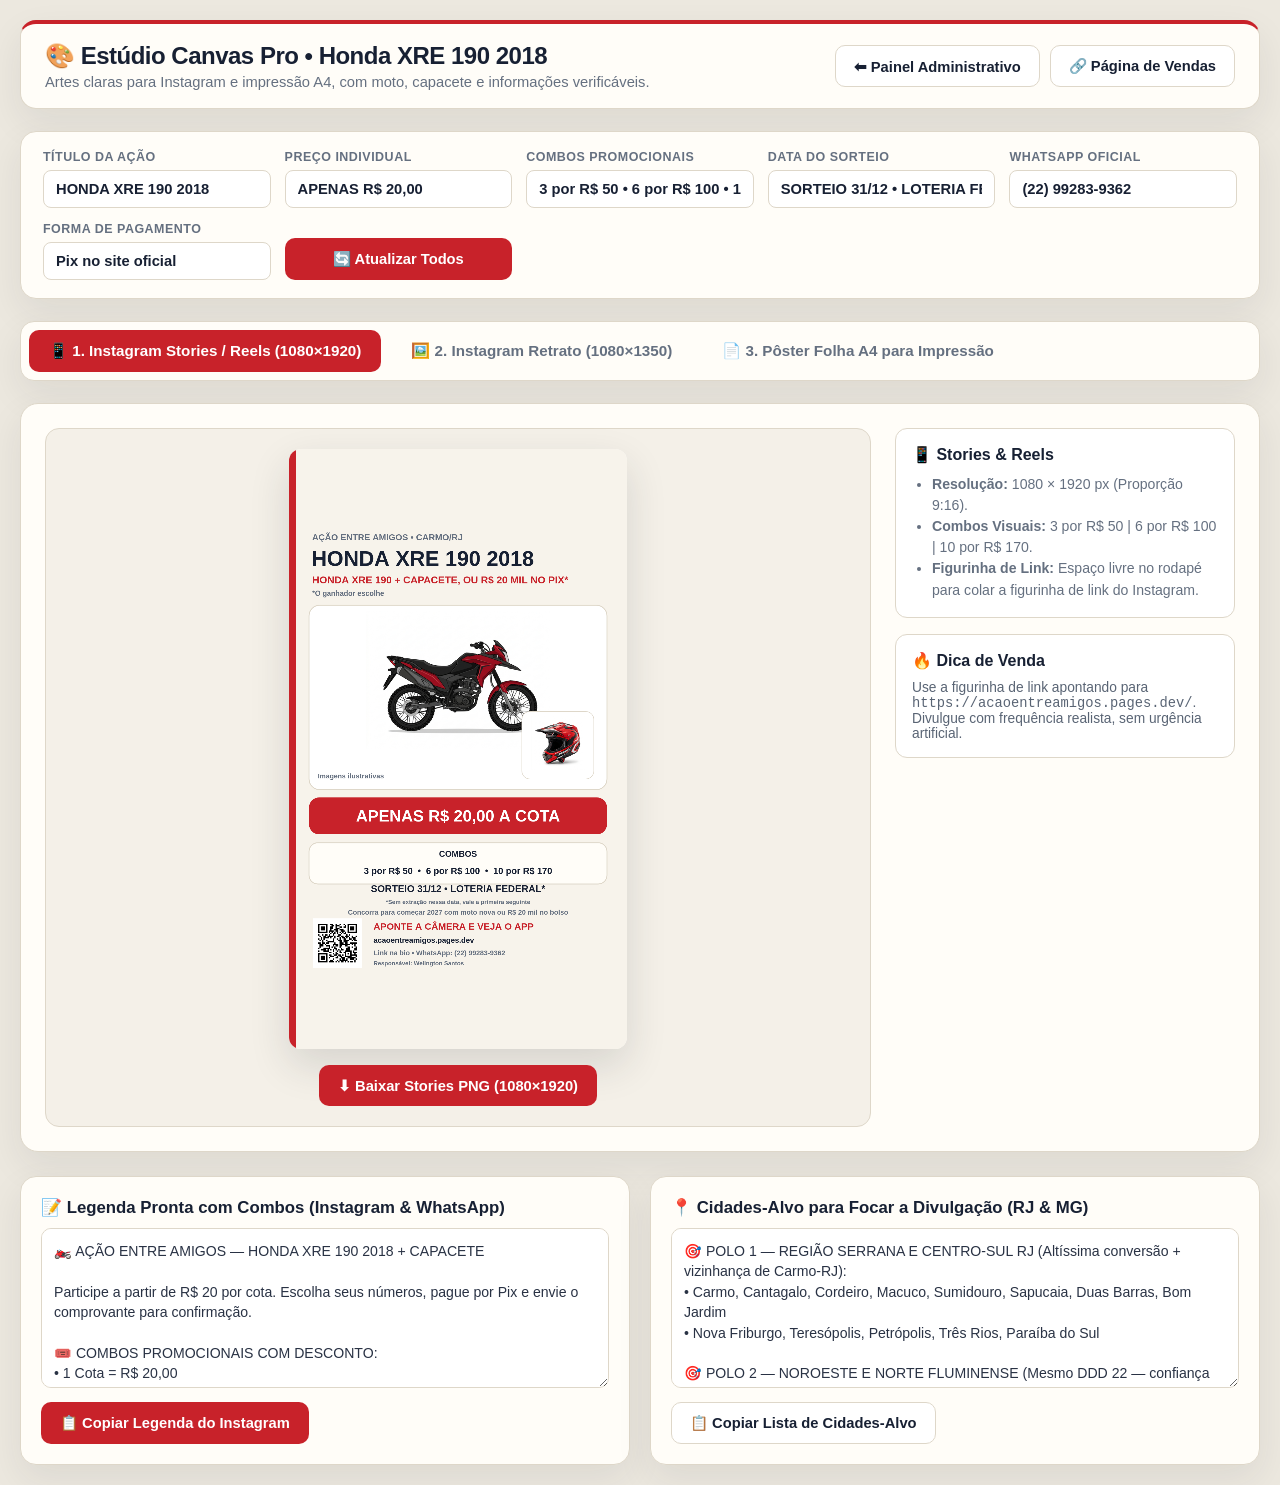
==== commit 126336e4: "feat: cartazes - 'aponte a camera e veja o app' (curiosidade, so olhar nao custa nada) Co-Authored-B" ====
--- a/canvas-instagram.html
+++ b/canvas-instagram.html
@@ -952,7 +952,7 @@
       ctx.textAlign = "center";
       ctx.fillStyle = "#6b7280";
       ctx.font = "700 38px Inter, sans-serif";
-      ctx.fillText("Aponte a câmera do seu celular no QR Code para escolher suas cotas agora!", W / 2, 3320);
+      ctx.fillText("Aponte a câmera e veja o app da moto: só olhar não custa nada!", W / 2, 3320);
     }
 
     // 4. MOTION CANVAS VÍDEO (REELS/STORIES 1080x1920 com gravação ao vivo)
@@ -1242,7 +1242,7 @@
       ctx.textAlign = "left";
       ctx.fillStyle = "#c8222a";
       ctx.font = "900 30px Arial";
-      ctx.fillText("ESCOLHA SUA COTA", 270, 1538);
+      ctx.fillText("APONTE A CÂMERA E VEJA O APP", 270, 1538);
       ctx.fillStyle = "#172033";
       ctx.font = "800 24px Arial";
       ctx.fillText(cleanSiteLabel(), 270, 1580);
@@ -1304,7 +1304,7 @@
       ctx.textAlign = "left";
       ctx.fillStyle = "#c8222a";
       ctx.font = "900 28px Arial";
-      ctx.fillText("ESCOLHA SUA COTA", 264, 1116);
+      ctx.fillText("APONTE A CÂMERA E VEJA O APP", 264, 1116);
       ctx.fillStyle = "#172033";
       ctx.font = "800 22px Arial";
       ctx.fillText(cleanSiteLabel(), 264, 1158);
@@ -1372,7 +1372,7 @@
       ctx.textAlign = "left";
       ctx.fillStyle = "#c8222a";
       ctx.font = "900 72px Arial";
-      ctx.fillText("APONTE A CÂMERA", 760, 2900);
+      ctx.fillText("APONTE A CÂMERA E VEJA O APP", 760, 2900);
       ctx.fillStyle = "#172033";
       ctx.font = "800 50px Arial";
       ctx.fillText(cleanSiteLabel(), 760, 2990);
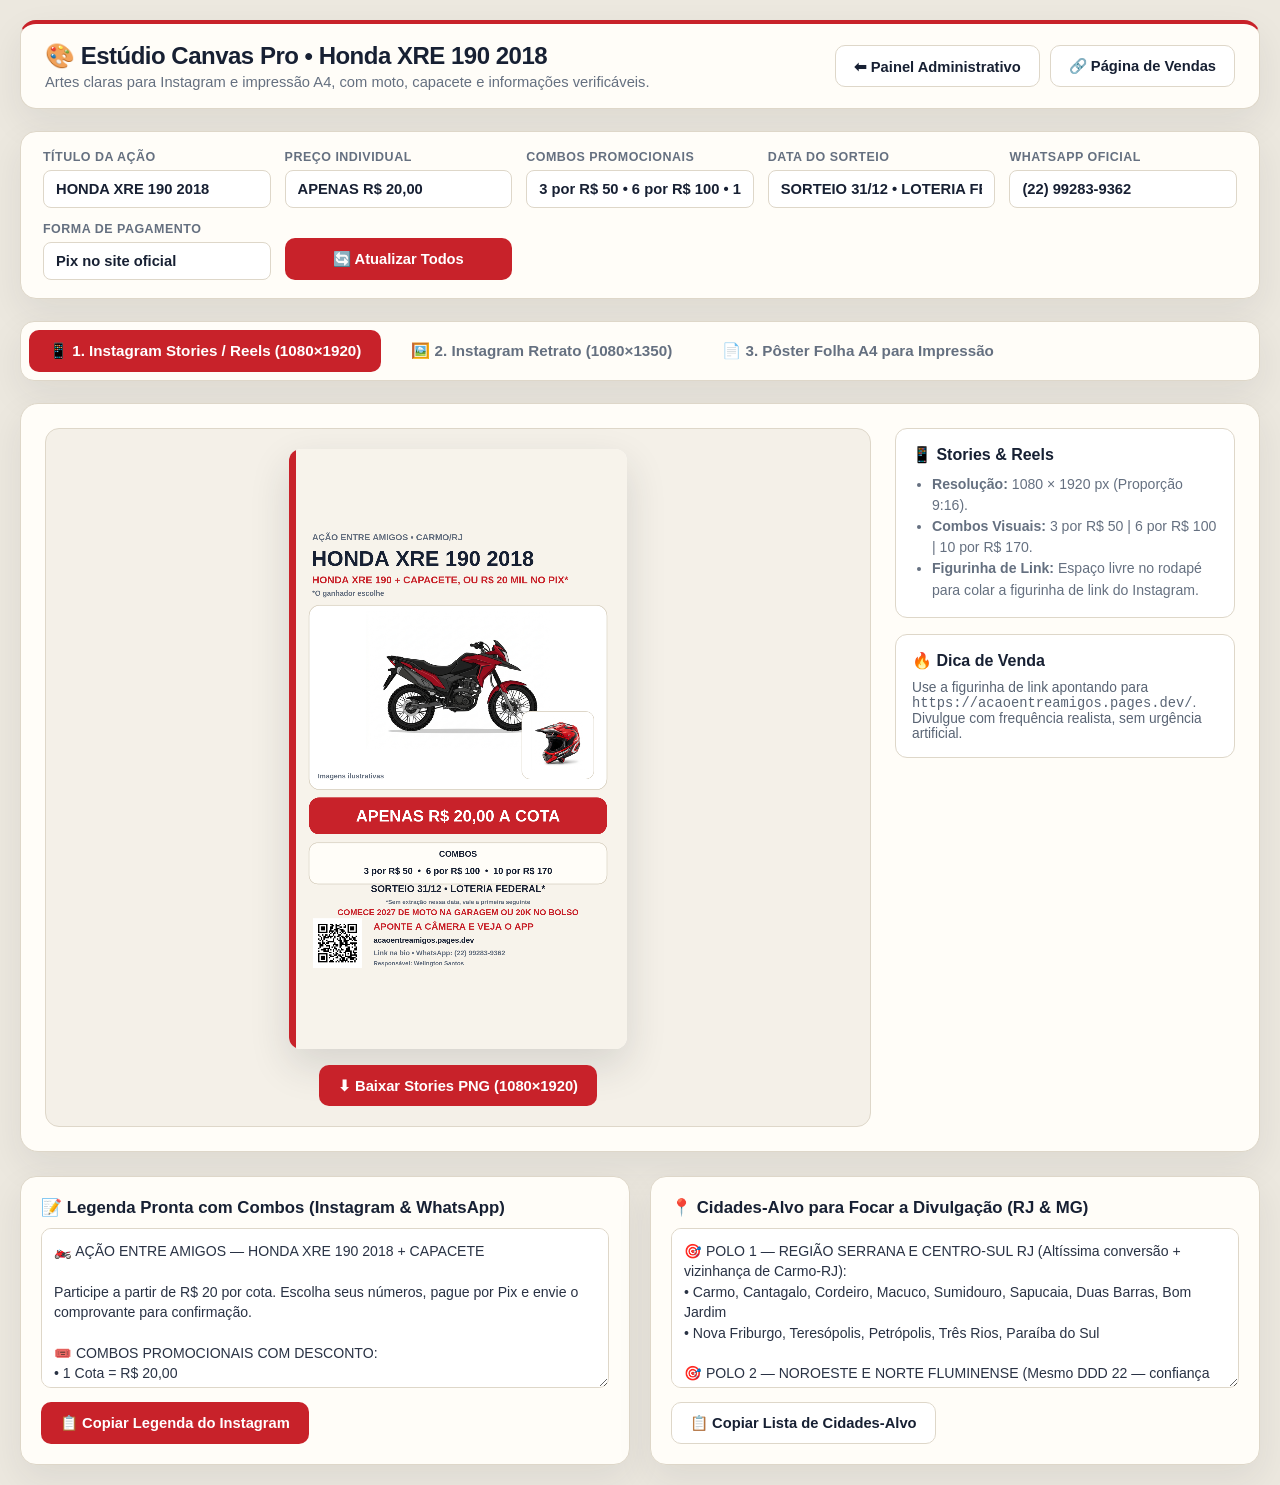
==== commit d12052ef: "feat: cartazes - 'Comece 2027 de moto na garagem ou 20K no bolso' em destaque Co-Authored-By: Claude" ====
--- a/canvas-instagram.html
+++ b/canvas-instagram.html
@@ -1235,8 +1235,9 @@
       ctx.fillStyle = "#657080";
       ctx.font = "700 19px Arial";
       ctx.fillText("*Sem extração nessa data, vale a primeira seguinte", W / 2, 1456);
-      ctx.font = "700 22px Arial";
-      ctx.fillText("Concorra para começar 2027 com moto nova ou R$ 20 mil no bolso", W / 2, 1490);
+      ctx.fillStyle = "#c8222a";
+      ctx.font = "900 27px Arial";
+      ctx.fillText("COMECE 2027 DE MOTO NA GARAGEM OU 20K NO BOLSO", W / 2, 1492);
 
       drawVectorQrCode(ctx, 76, 1502, 158);
       ctx.textAlign = "left";
@@ -1297,8 +1298,9 @@
       ctx.fillStyle = "#657080";
       ctx.font = "700 18px Arial";
       ctx.fillText("*Sem extração nessa data, vale a primeira seguinte", W / 2, 1015);
-      ctx.font = "700 20px Arial";
-      ctx.fillText("Concorra para começar 2027 com moto nova ou R$ 20 mil no bolso", W / 2, 1048);
+      ctx.fillStyle = "#c8222a";
+      ctx.font = "900 25px Arial";
+      ctx.fillText("COMECE 2027 DE MOTO NA GARAGEM OU 20K NO BOLSO", W / 2, 1050);
 
       drawVectorQrCode(ctx, 74, 1072, 158);
       ctx.textAlign = "left";
@@ -1363,8 +1365,10 @@
       ctx.fillStyle = "#657080";
       ctx.font = "700 42px Arial";
       ctx.fillText("*Se não houver extração nessa data, vale a primeira extração seguinte", W / 2, 2630);
-      ctx.font = "700 48px Arial";
-      ctx.fillText("Concorra para começar 2027 com moto nova ou R$ 20 mil no bolso", W / 2, 2690);
+      ctx.fillStyle = "#c8222a";
+      ctx.font = "900 58px Arial";
+      ctx.fillText("COMECE 2027 DE MOTO NA GARAGEM OU 20K NO BOLSO", W / 2, 2692);
+      ctx.fillStyle = "#657080";
       ctx.font = "700 42px Arial";
       ctx.fillText("Escolha o número • Pague por Pix • Envie o comprovante", W / 2, 2750);
 
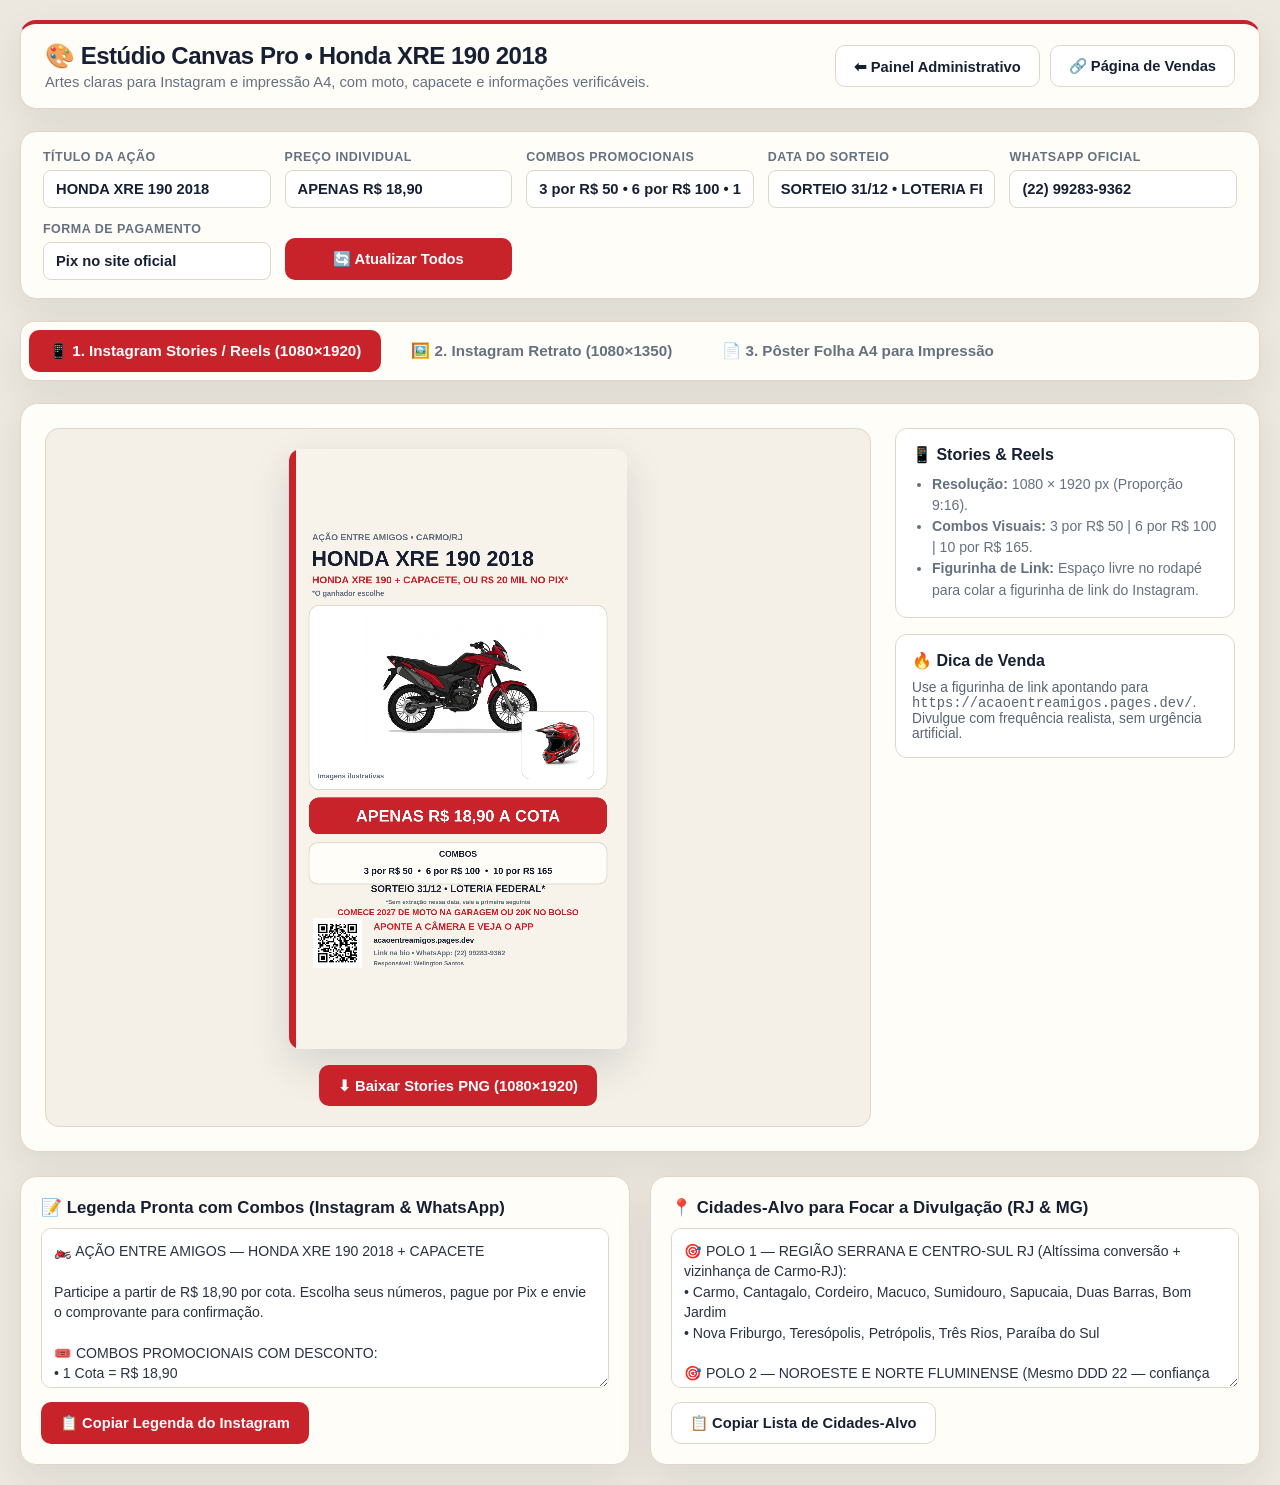
==== commit 7726aea4: "feat: cota R$ 18,90 e combo de 10 por R$ 165 (servidor v3, cartela, cartazes, regulamento) Co-Author" ====
--- a/canvas-instagram.html
+++ b/canvas-instagram.html
@@ -336,11 +336,11 @@
       </div>
       <div class="field">
         <label for="inpPrice">Preço Individual</label>
-        <input id="inpPrice" type="text" value="APENAS R$ 20,00" />
+        <input id="inpPrice" type="text" value="APENAS R$ 18,90" />
       </div>
       <div class="field">
         <label for="inpCombos">Combos Promocionais</label>
-        <input id="inpCombos" type="text" value="3 por R$ 50 • 6 por R$ 100 • 10 por R$ 170" />
+        <input id="inpCombos" type="text" value="3 por R$ 50 • 6 por R$ 100 • 10 por R$ 165" />
       </div>
       <div class="field">
         <label for="inpDraw">Data do Sorteio</label>
@@ -381,7 +381,7 @@
             <h3>📱 Stories &amp; Reels</h3>
             <ul>
               <li><strong>Resolução:</strong> 1080 × 1920 px (Proporção 9:16).</li>
-              <li><strong>Combos Visuais:</strong> 3 por R$ 50 | 6 por R$ 100 | 10 por R$ 170.</li>
+              <li><strong>Combos Visuais:</strong> 3 por R$ 50 | 6 por R$ 100 | 10 por R$ 165.</li>
               <li><strong>Figurinha de Link:</strong> Espaço livre no rodapé para colar a figurinha de link do Instagram.</li>
             </ul>
           </div>
@@ -408,7 +408,7 @@
             <ul>
               <li><strong>Resolução:</strong> 1080 × 1350 px (Retrato 4:5 recomendado pelo Instagram).</li>
               <li><strong>Ideal para:</strong> Grade do Instagram, Grupos de WhatsApp e Facebook.</li>
-              <li><strong>Destaque dos Combos:</strong> 1 cota R$ 20 • 3 cotas R$ 50 • 6 cotas R$ 100 • 10 cotas R$ 170.</li>
+              <li><strong>Destaque dos Combos:</strong> 1 cota R$ 18,90 • 3 cotas R$ 50 • 6 cotas R$ 100 • 10 cotas R$ 165.</li>
             </ul>
           </div>
         </aside>
@@ -468,13 +468,13 @@
         <h3>📝 Legenda Pronta com Combos (Instagram &amp; WhatsApp)</h3>
         <textarea id="txtCaption" readonly>🏍️ AÇÃO ENTRE AMIGOS — HONDA XRE 190 2018 + CAPACETE
 
-Participe a partir de R$ 20 por cota. Escolha seus números, pague por Pix e envie o comprovante para confirmação.
+Participe a partir de R$ 18,90 por cota. Escolha seus números, pague por Pix e envie o comprovante para confirmação.
 
 🎟️ COMBOS PROMOCIONAIS COM DESCONTO:
-• 1 Cota = R$ 20,00
-• 3 Cotas = R$ 50,00 (Economize R$ 10!)
-• 6 Cotas = R$ 100,00 (Economize R$ 20!)
-• 10 Cotas = R$ 170,00 (Economize R$ 30!)
+• 1 Cota = R$ 18,90
+• 3 Cotas = R$ 50,00 (Economize R$ 6,70!)
+• 6 Cotas = R$ 100,00 (Economize R$ 13,40!)
+• 10 Cotas = R$ 165,00 (Economize R$ 24!)
 
 ✅ Numeração: 0000 a 9999 (Escolha seu número ou use a Surpresinha +1, +5, +10!)
 ✅ Sorteio: 31/12 pela Loteria Federal*
@@ -608,7 +608,7 @@
       const W = 1080, H = 1920;
 
       const title = document.getElementById("inpTitle").value || "HONDA XRE 190 2018";
-      const price = document.getElementById("inpPrice").value || "APENAS R$ 20,00";
+      const price = document.getElementById("inpPrice").value || "APENAS R$ 18,90";
       const draw = document.getElementById("inpDraw").value || "SORTEIO 31/12 • LOTERIA FEDERAL*";
       const phone = document.getElementById("inpPhone").value || "(22) 99283-9362";
       const pix = document.getElementById("inpPix").value || "Pix no site oficial";
@@ -682,7 +682,7 @@
 
       ctx.fillStyle = "#ffffff";
       ctx.font = "800 30px Inter, sans-serif";
-      ctx.fillText("3 Cotas: R$ 50   |   6 Cotas: R$ 100   |   10 Cotas: R$ 170", W / 2, 1150);
+      ctx.fillText("3 Cotas: R$ 50   |   6 Cotas: R$ 100   |   10 Cotas: R$ 165", W / 2, 1150);
 
       // Sorteio
       ctx.fillStyle = "#0f172a";
@@ -748,7 +748,7 @@
       const W = 1080, H = 1080;
 
       const title = document.getElementById("inpTitle").value || "HONDA XRE 190 2018";
-      const price = document.getElementById("inpPrice").value || "APENAS R$ 20,00";
+      const price = document.getElementById("inpPrice").value || "APENAS R$ 18,90";
       const draw = document.getElementById("inpDraw").value || "SORTEIO 31/12 • LOTERIA FEDERAL";
       const phone = document.getElementById("inpPhone").value || "(22) 99283-9362";
       const pix = document.getElementById("inpPix").value || "Pix no site oficial";
@@ -797,7 +797,7 @@
 
       ctx.fillStyle = "#fbbf24";
       ctx.font = "900 25px Inter, sans-serif";
-      ctx.fillText("COMBOS: 3 por R$ 50   •   6 por R$ 100   •   10 por R$ 170", W / 2, 725);
+      ctx.fillText("COMBOS: 3 por R$ 50   •   6 por R$ 100   •   10 por R$ 165", W / 2, 725);
 
       ctx.fillStyle = "#ffffff";
       ctx.font = "700 24px Inter, sans-serif";
@@ -838,7 +838,7 @@
       const W = 2480, H = 3508;
 
       const title = document.getElementById("inpTitle").value || "HONDA XRE 190 2018";
-      const price = document.getElementById("inpPrice").value || "APENAS R$ 20,00";
+      const price = document.getElementById("inpPrice").value || "APENAS R$ 18,90";
       const draw = document.getElementById("inpDraw").value || "SORTEIO 31/12 • LOTERIA FEDERAL";
       const phone = document.getElementById("inpPhone").value || "(22) 99283-9362";
       const pix = document.getElementById("inpPix").value || "Pix no site oficial";
@@ -908,7 +908,7 @@
 
       ctx.fillStyle = "#1f2937";
       ctx.font = "800 62px Inter, sans-serif";
-      ctx.fillText("3 Cotas: R$ 50   |   6 Cotas: R$ 100   |   10 Cotas: R$ 170", W / 2, 2250);
+      ctx.fillText("3 Cotas: R$ 50   |   6 Cotas: R$ 100   |   10 Cotas: R$ 165", W / 2, 2250);
 
       // Data e YouTube
       ctx.fillStyle = "#111827";
@@ -1045,7 +1045,7 @@
 
       ctx.fillStyle = "#ffffff";
       ctx.font = "900 56px Inter, sans-serif";
-      ctx.fillText("APENAS R$ 20,00 A COTA", W / 2, 1200);
+      ctx.fillText("APENAS R$ 18,90 A COTA", W / 2, 1200);
 
       // Combos
       ctx.fillStyle = "#1e293b";
@@ -1058,7 +1058,7 @@
 
       ctx.fillStyle = "#fbbf24";
       ctx.font = "900 28px Inter, sans-serif";
-      ctx.fillText("3 por R$ 50  •  6 por R$ 100  •  10 por R$ 170", W / 2, 1345);
+      ctx.fillText("3 por R$ 50  •  6 por R$ 100  •  10 por R$ 165", W / 2, 1345);
 
       // Ao Vivo
       ctx.fillStyle = "#0f172a";
@@ -1186,7 +1186,7 @@
       const ctx = c.getContext("2d");
       const W = 1080, H = 1920;
       const title = document.getElementById("inpTitle").value || "HONDA XRE 190 2018";
-      const price = document.getElementById("inpPrice").value || "APENAS R$ 20,00";
+      const price = document.getElementById("inpPrice").value || "APENAS R$ 18,90";
       const draw = document.getElementById("inpDraw").value || "SORTEIO 31/12 • LOTERIA FEDERAL";
       const phone = document.getElementById("inpPhone").value || "(22) 99283-9362";
 
@@ -1227,7 +1227,7 @@
       ctx.font = "900 27px Arial";
       ctx.fillText("COMBOS", W / 2, 1305);
       ctx.font = "800 29px Arial";
-      ctx.fillText("3 por R$ 50  •  6 por R$ 100  •  10 por R$ 170", W / 2, 1360);
+      ctx.fillText("3 por R$ 50  •  6 por R$ 100  •  10 por R$ 165", W / 2, 1360);
 
       ctx.fillStyle = "#172033";
       ctx.font = "900 31px Arial";
@@ -1289,10 +1289,10 @@
       lightCard(ctx, 70, 774, 940, 112, 28, "#c8222a");
       ctx.fillStyle = "#ffffff";
       ctx.font = "900 46px Arial";
-      ctx.fillText("R$ 20 A COTA", W / 2, 846);
+      ctx.fillText("R$ 18,90 A COTA", W / 2, 846);
       ctx.fillStyle = "#172033";
       ctx.font = "800 26px Arial";
-      ctx.fillText("3 por R$ 50  •  6 por R$ 100  •  10 por R$ 170", W / 2, 938);
+      ctx.fillText("3 por R$ 50  •  6 por R$ 100  •  10 por R$ 165", W / 2, 938);
       ctx.font = "900 27px Arial";
       ctx.fillText("SORTEIO 31/12 • LOTERIA FEDERAL*", W / 2, 982);
       ctx.fillStyle = "#657080";
@@ -1355,11 +1355,11 @@
       ctx.textAlign = "center";
       ctx.fillStyle = "#ffffff";
       ctx.font = "900 112px Arial";
-      ctx.fillText("R$ 20 A COTA", W / 2, 2215);
+      ctx.fillText("R$ 18,90 A COTA", W / 2, 2215);
 
       ctx.fillStyle = "#172033";
       ctx.font = "900 61px Arial";
-      ctx.fillText("3 por R$ 50  •  6 por R$ 100  •  10 por R$ 170", W / 2, 2445);
+      ctx.fillText("3 por R$ 50  •  6 por R$ 100  •  10 por R$ 165", W / 2, 2445);
       ctx.font = "900 70px Arial";
       ctx.fillText("SORTEIO 31/12 • LOTERIA FEDERAL*", W / 2, 2560);
       ctx.fillStyle = "#657080";
